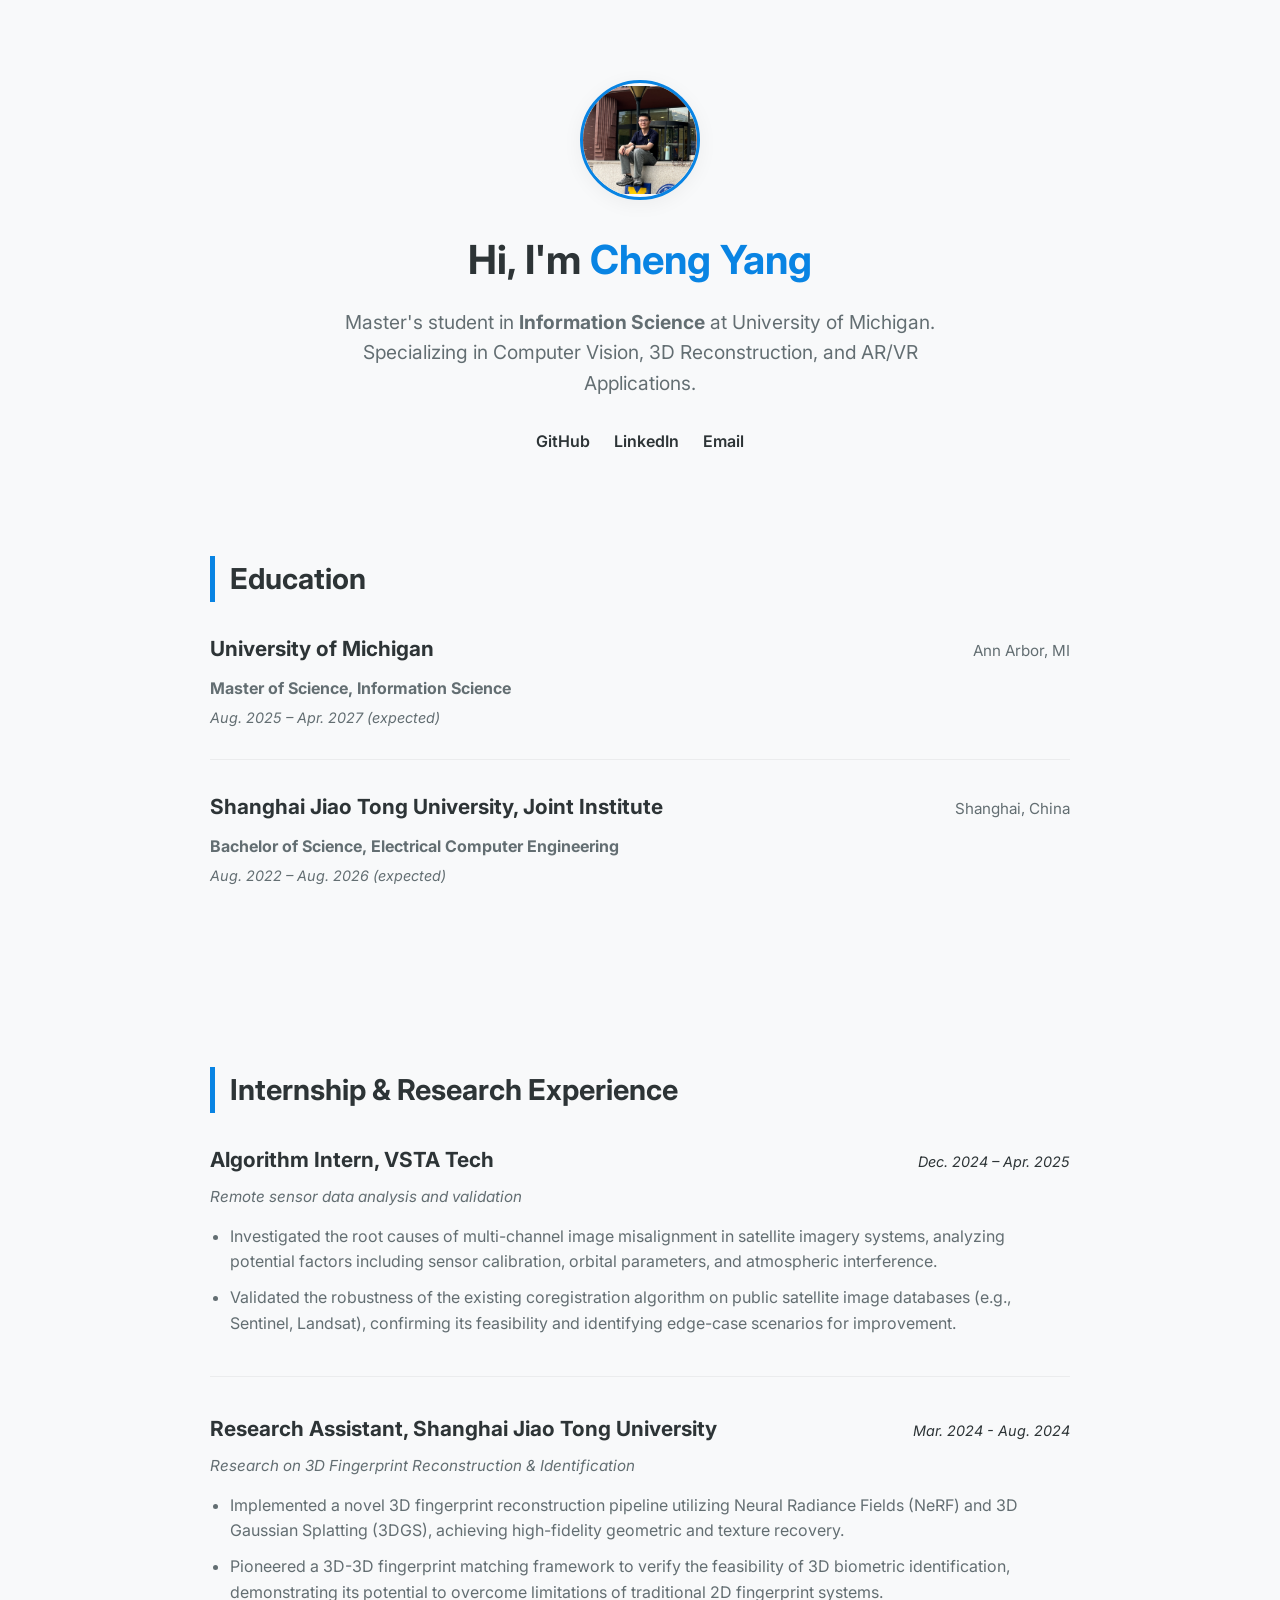
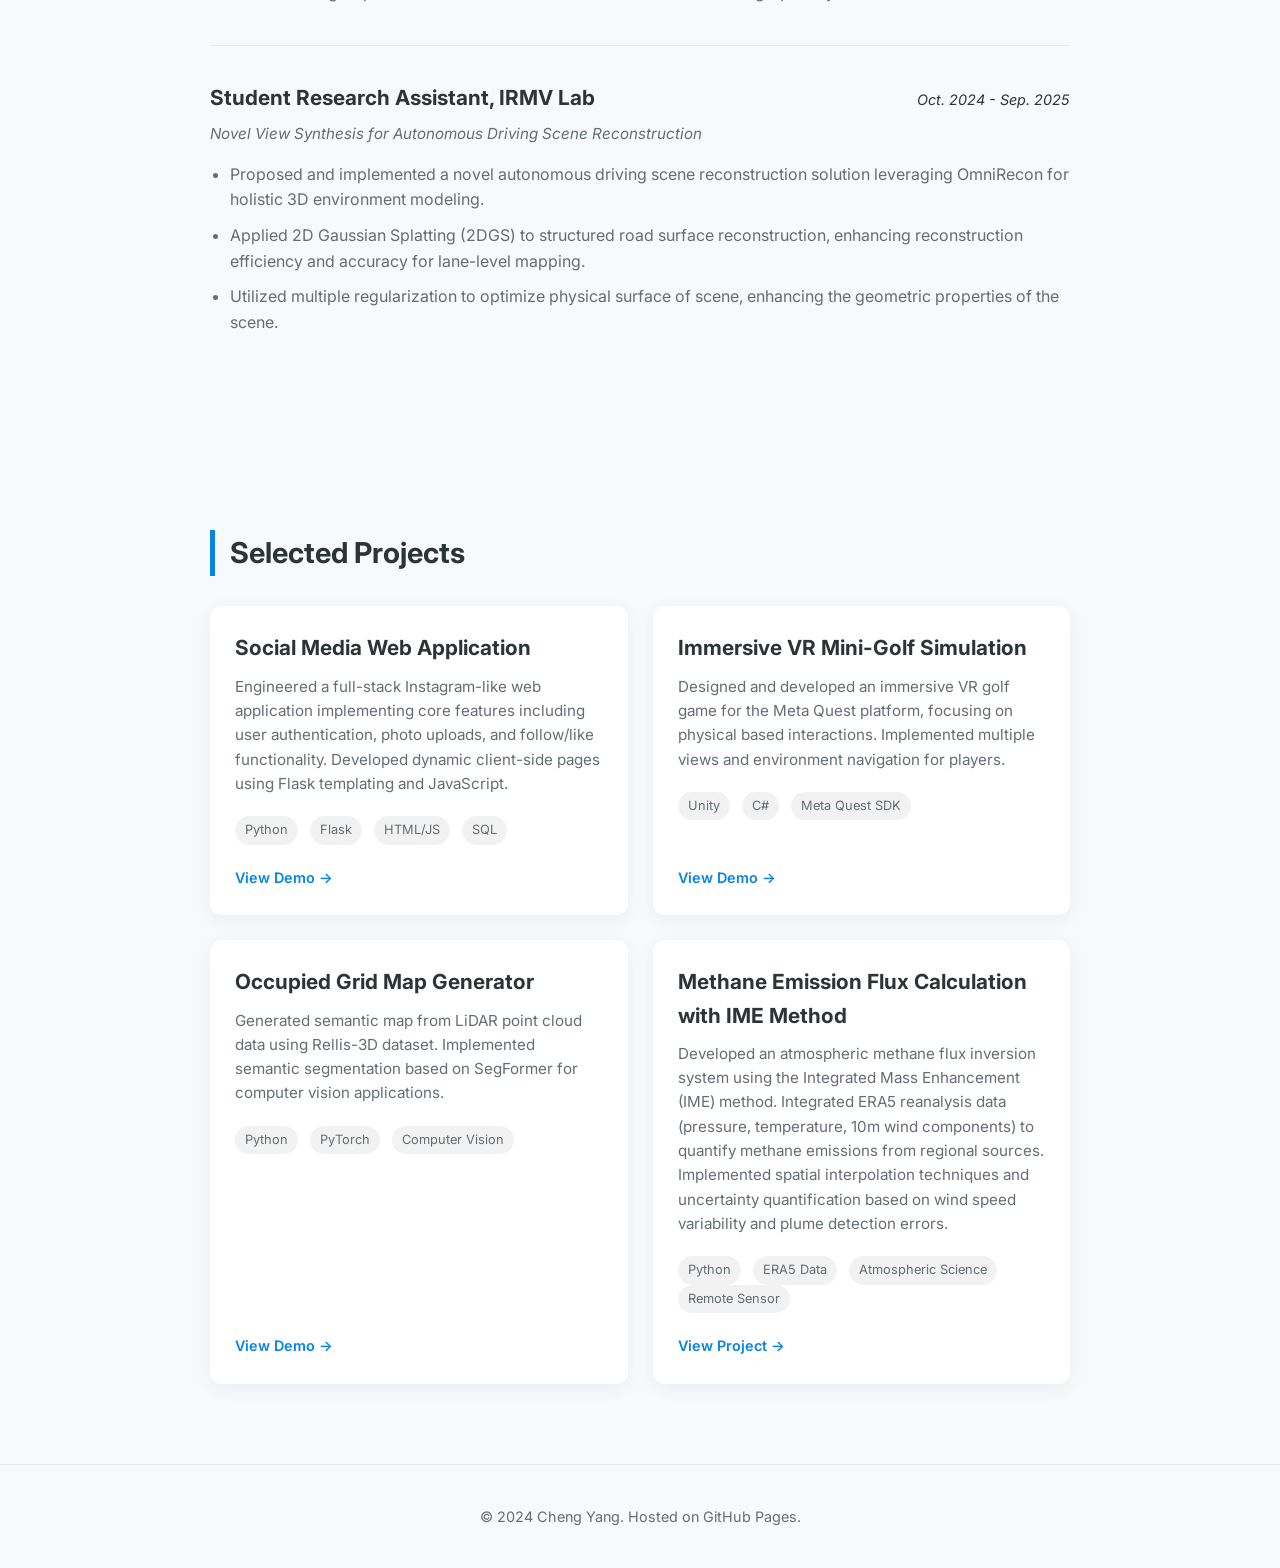
==== index.html @ c1c5f6e5 "fix projects" ====
<!DOCTYPE html>
<html lang="en">
<head>
    <meta charset="UTF-8">
    <meta name="viewport" content="width=device-width, initial-scale=1.0">
    <meta name="description" content="Portfolio of a Full Stack Developer">
    <title>My Portfolio | Developer & Creator</title>
    <link rel="stylesheet" href="style.css">
    <link href="https://fonts.googleapis.com/css2?family=Inter:wght@400;600;700&display=swap" rel="stylesheet">
</head>
<body>

    <header class="hero">
        <div class="container">
            <img src="img/image.png" alt="Profile Picture" class="avatar">
            <h1>Hi, I'm <span class="highlight">Cheng Yang</span> </h1>
            <p class="bio">
                Master's student in <strong>Information Science</strong> at University of Michigan.
                <br>
                Specializing in Computer Vision, 3D Reconstruction, and AR/VR Applications.
            </p>
            <div class="social-links">
                <a href="https://github.com/Lmiryc" target="_blank">GitHub</a>
                <a href="https://www.linkedin.com/in/cheng-yang-77a891385" target="_blank">LinkedIn</a>
                <a href="mailto:yclmir@umich.edu">Email</a>
            </div>
        </div>
    </header>

    <section class="education">
        <div class="container">
            <h2>Education</h2>
            <div class="education-item">
                <div class="edu-header">
                    <h3>University of Michigan</h3>
                    <span class="location">Ann Arbor, MI</span>
                </div>
                <div class="edu-details">
                    <p><strong>Master of Science, Information Science</strong></p>
                    <p class="date">Aug. 2025 – Apr. 2027 (expected)</p>
                </div>
            </div>
            <div class="education-item">
                <div class="edu-header">
                    <h3>Shanghai Jiao Tong University, Joint Institute</h3>
                    <span class="location">Shanghai, China</span>
                </div>
                <div class="edu-details">
                    <p><strong>Bachelor of Science, Electrical Computer Engineering</strong></p>
                    <p class="date">Aug. 2022 – Aug. 2026 (expected)</p>
                </div>
            </div>
        </div>
    </section>

    <section class="experience">
        <div class="container">
            <h2>Internship & Research Experience</h2>
            
            <div class="experience-item">
                <div class="exp-header">
                    <h3>Algorithm Intern, VSTA Tech</h3>
                    <span class="date">Dec. 2024 – Apr. 2025</span>
                </div>
                <p class="subtitle">Remote sensor data analysis and validation </p>
                <ul>
                    <li>Investigated the root causes of multi-channel image misalignment in satellite imagery systems, analyzing potential factors including sensor calibration, orbital parameters, and atmospheric interference.</li>
                    <li>Validated the robustness of the existing coregistration algorithm on public satellite image databases (e.g., Sentinel, Landsat), confirming its feasibility and identifying edge-case scenarios for improvement.</li>
                </ul>
            </div>

            <div class="experience-item">
                <div class="exp-header">
                    <h3>Research Assistant, Shanghai Jiao Tong University</h3>
                    <span class="date">Mar. 2024 - Aug. 2024</span>
                </div>
                <p class="subtitle">Research on 3D Fingerprint Reconstruction & Identification </p>
                <ul>
                    <li>Implemented a novel 3D fingerprint reconstruction pipeline utilizing Neural Radiance Fields (NeRF) and 3D Gaussian Splatting (3DGS), achieving high-fidelity geometric and texture recovery.</li>
                    <li>Pioneered a 3D-3D fingerprint matching framework to verify the feasibility of 3D biometric identification, demonstrating its potential to overcome limitations of traditional 2D fingerprint systems.</li>
                </ul>
            </div>

            <div class="experience-item">
                <div class="exp-header">
                    <h3>Student Research Assistant, IRMV Lab</h3>
                    <span class="date">Oct. 2024 - Sep. 2025</span>
                </div>
                <p class="subtitle">Novel View Synthesis for Autonomous Driving Scene Reconstruction</p>
                <ul>
                    <li>Proposed and implemented a novel autonomous driving scene reconstruction solution leveraging OmniRecon for holistic 3D environment modeling.</li>
                    <li>Applied 2D Gaussian Splatting (2DGS) to structured road surface reconstruction, enhancing reconstruction efficiency and accuracy for lane-level mapping.</li>
                    <li>Utilized multiple regularization to optimize physical surface of scene, enhancing the geometric properties of the scene.</li>
                </ul>
            </div>
        </div>
    </section>

    <section class="projects">
        <div class="container">
            <h2>Selected Projects</h2>
            <div class="project-grid">
                
                <div class="project-card">
                    <div class="card-content">
                        <h3>Social Media Web Application</h3>
                        <p>Engineered a full-stack Instagram-like web application implementing core features including user authentication, photo uploads, and follow/like functionality. Developed dynamic client-side pages using Flask templating and JavaScript.</p>
                        <div class="tags">
                            <span>Python</span>
                            <span>Flask</span>
                            <span>HTML/JS</span>
                            <span>SQL</span>
                        </div>
                    </div>
                    <div class="card-footer">
                        <a href="http://ec2-3-129-23-53.us-east-2.compute.amazonaws.com" class="btn-link">View Demo &rarr;</a>
                    </div>
                </div>

                <div class="project-card">
                    <div class="card-content">
                        <h3>Immersive VR Mini-Golf Simulation</h3>
                        <p>Designed and developed an immersive VR golf game for the Meta Quest platform, focusing on physical based interactions. Implemented multiple views and environment navigation for players.</p>
                        <div class="tags">
                            <span>Unity</span>
                            <span>C#</span>
                            <span>Meta Quest SDK</span>
                        </div>
                    </div>
                    <div class="card-footer">
                        <a href="https://docs.google.com/presentation/d/1ydFZGQSufuiWo41kwWksnqCWUHA-8zW2/edit?usp=share_link&ouid=110331859558280944101&rtpof=true&sd=true" class="btn-link">View Demo &rarr;</a>
                    </div>
                </div>

                <div class="project-card">
                    <div class="card-content">
                        <h3>Occupied Grid Map Generator</h3>
                        <p>Generated semantic map from LiDAR point cloud data using Rellis-3D dataset. Implemented semantic segmentation based on SegFormer for computer vision applications.</p>
                        <div class="tags">
                            <span>Python</span>
                            <span>PyTorch</span>
                            <span>Computer Vision</span>
                        </div>
                    </div>
                    <div class="card-footer">
                        <a href="https://docs.google.com/presentation/d/1FMSWFL8jzmyuXwc9nLog_Xr46szzyhSs/edit?slide=id.p1#slide=id.p1" class="btn-link">View Demo &rarr;</a>
                    </div>
                </div>
                <div class="project-card">
                    <div class="card-content">
                        <h3>Methane Emission Flux Calculation with IME Method</h3>
                        <p>Developed an atmospheric methane flux inversion system using the Integrated Mass Enhancement (IME) method. Integrated ERA5 reanalysis data (pressure, temperature, 10m wind components) to quantify methane emissions from regional sources. Implemented spatial interpolation techniques and uncertainty quantification based on wind speed variability and plume detection errors.</p>
                        <div class="tags">
                            <span>Python</span>
                            <span>ERA5 Data</span>
                            <span>Atmospheric Science</span>
                            <span>Remote Sensor</span>
                        </div>
                    </div>
                    <div class="card-footer">
                        <a href="https://github.com/Lmiryc/Methane_Calc" class="btn-link">View Project &rarr;</a>
                    </div>
                </div>

            </div>
        </div>
    </section>

    <footer>
        <div class="container">
            <p>&copy; 2024 Cheng Yang. Hosted on GitHub Pages.</p>
        </div>
    </footer>

</body>
</html>
---- style.css ----
/* --- 1. Variables & Reset --- */
:root {
    --bg-color: #f8f9fa;        /* Light background */
    --card-bg: #ffffff;         /* Card background */
    --text-main: #2d3436;       /* Main text color */
    --text-secondary: #636e72;  /* Secondary text color */
    --accent-color: #0984e3;    /* Main Accent (Links/Buttons) */
    --accent-hover: #74b9ff;    /* Hover State */
    --shadow: 0 4px 20px rgba(0, 0, 0, 0.05);
}

/* Dark Mode Support */
@media (prefers-color-scheme: dark) {
    :root {
        --bg-color: #1a1a1a;
        --card-bg: #2d2d2d;
        --text-main: #f1f1f1;
        --text-secondary: #a0a0a0;
        --accent-color: #74b9ff;
        --shadow: 0 4px 20px rgba(0, 0, 0, 0.3);
    }
}

* {
    margin: 0;
    padding: 0;
    box-sizing: border-box;
}

body {
    font-family: 'Inter', -apple-system, BlinkMacSystemFont, "Segoe UI", Roboto, sans-serif;
    background-color: var(--bg-color);
    color: var(--text-main);
    line-height: 1.6;
}

.container {
    max-width: 900px;
    margin: 0 auto;
    padding: 0 20px;
}

a { text-decoration: none; color: inherit; transition: 0.3s; }

/* --- 2. Hero Section --- */
.hero {
    text-align: center;
    padding: 80px 0 60px;
}

.avatar {
    width: 120px;
    height: 120px;
    border-radius: 50%;
    object-fit: contain;
    margin-bottom: 20px;
    border: 3px solid var(--accent-color);
    box-shadow: var(--shadow);
}

.hero h1 {
    font-size: 2.5rem;
    margin-bottom: 15px;
}

.highlight {
    color: var(--accent-color);
}

.bio {
    font-size: 1.2rem;
    color: var(--text-secondary);
    max-width: 600px;
    margin: 0 auto 30px;
}

.social-links a {
    display: inline-block;
    margin: 0 10px;
    font-weight: 600;
    color: var(--text-main);
    border-bottom: 2px solid transparent;
}

.social-links a:hover {
    color: var(--accent-color);
    border-bottom-color: var(--accent-color);
}

/* --- 3. Projects Section --- */
.projects, .education, .honors, .experience {
    padding: 40px 0 80px;
}

.projects h2, .education h2, .honors h2, .experience h2 {
    margin-bottom: 30px;
    font-size: 1.8rem;
    border-left: 5px solid var(--accent-color);
    padding-left: 15px;
}

/* Education Section */
.education-item {
    margin-bottom: 30px;
    padding-bottom: 25px;
    border-bottom: 1px solid rgba(0,0,0,0.05);
}

.education-item:last-child {
    border-bottom: none;
}

.edu-header {
    display: flex;
    justify-content: space-between;
    align-items: baseline;
    margin-bottom: 10px;
    flex-wrap: wrap;
}

.edu-header h3 {
    font-size: 1.3rem;
    color: var(--text-main);
}

.location {
    color: var(--text-secondary);
    font-size: 0.95rem;
}

.edu-details p {
    margin: 5px 0;
    color: var(--text-secondary);
}

.date {
    font-size: 0.9rem;
    font-style: italic;
}

/* Honors Section */
.honor-item {
    margin-bottom: 25px;
    padding-bottom: 20px;
    border-bottom: 1px solid rgba(0,0,0,0.05);
}

.honor-item:last-child {
    border-bottom: none;
}

.honor-item h3 {
    font-size: 1.2rem;
    margin-bottom: 8px;
}

.honor-item p {
    color: var(--text-secondary);
    margin: 5px 0;
}

/* Experience Section */
.experience-item {
    margin-bottom: 35px;
    padding-bottom: 30px;
    border-bottom: 1px solid rgba(0,0,0,0.05);
}

.experience-item:last-child {
    border-bottom: none;
}

.exp-header {
    display: flex;
    justify-content: space-between;
    align-items: baseline;
    margin-bottom: 8px;
    flex-wrap: wrap;
}

.exp-header h3 {
    font-size: 1.3rem;
    color: var(--text-main);
}

.subtitle {
    color: var(--text-secondary);
    font-size: 0.95rem;
    margin-bottom: 15px;
    font-style: italic;
}

.experience-item ul {
    margin-left: 20px;
    color: var(--text-secondary);
}

.experience-item li {
    margin-bottom: 10px;
    line-height: 1.6;
}

@media (prefers-color-scheme: dark) {
    .education-item, .honor-item, .experience-item {
        border-bottom-color: rgba(255,255,255,0.1);
    }
}

/* Projects Section */
/* Projects Section */
.projects {
    padding: 40px 0 80px;
}

.projects h2 {
    margin-bottom: 30px;
    font-size: 1.8rem;
    border-left: 5px solid var(--accent-color);
    padding-left: 15px;
}

/* Responsive Grid */
.project-grid {
    display: grid;
    grid-template-columns: repeat(auto-fit, minmax(280px, 1fr));
    gap: 25px;
}

.project-card {
    background: var(--card-bg);
    border-radius: 12px;
    padding: 25px;
    box-shadow: var(--shadow);
    transition: transform 0.3s ease;
    display: flex;
    flex-direction: column;
    justify-content: space-between;
}

.project-card:hover {
    transform: translateY(-5px);
}

.project-card h3 {
    margin-bottom: 10px;
    font-size: 1.3rem;
}

.project-card p {
    color: var(--text-secondary);
    font-size: 0.95rem;
    margin-bottom: 20px;
}

/* Tags Styling */
.tags {
    margin-bottom: 20px;
}

.tags span {
    display: inline-block;
    background: rgba(0, 0, 0, 0.05);
    padding: 4px 10px;
    border-radius: 20px;
    font-size: 0.8rem;
    margin-right: 8px;
    color: var(--text-secondary);
}

@media (prefers-color-scheme: dark) {
    .tags span { background: rgba(255, 255, 255, 0.1); }
}

.btn-link {
    font-weight: 600;
    color: var(--accent-color);
    font-size: 0.9rem;
}

.btn-link:hover {
    color: var(--accent-hover);
}

/* --- 4. Footer --- */
footer {
    text-align: center;
    padding: 40px 0;
    color: var(--text-secondary);
    font-size: 0.9rem;
    border-top: 1px solid rgba(0,0,0,0.05);
}
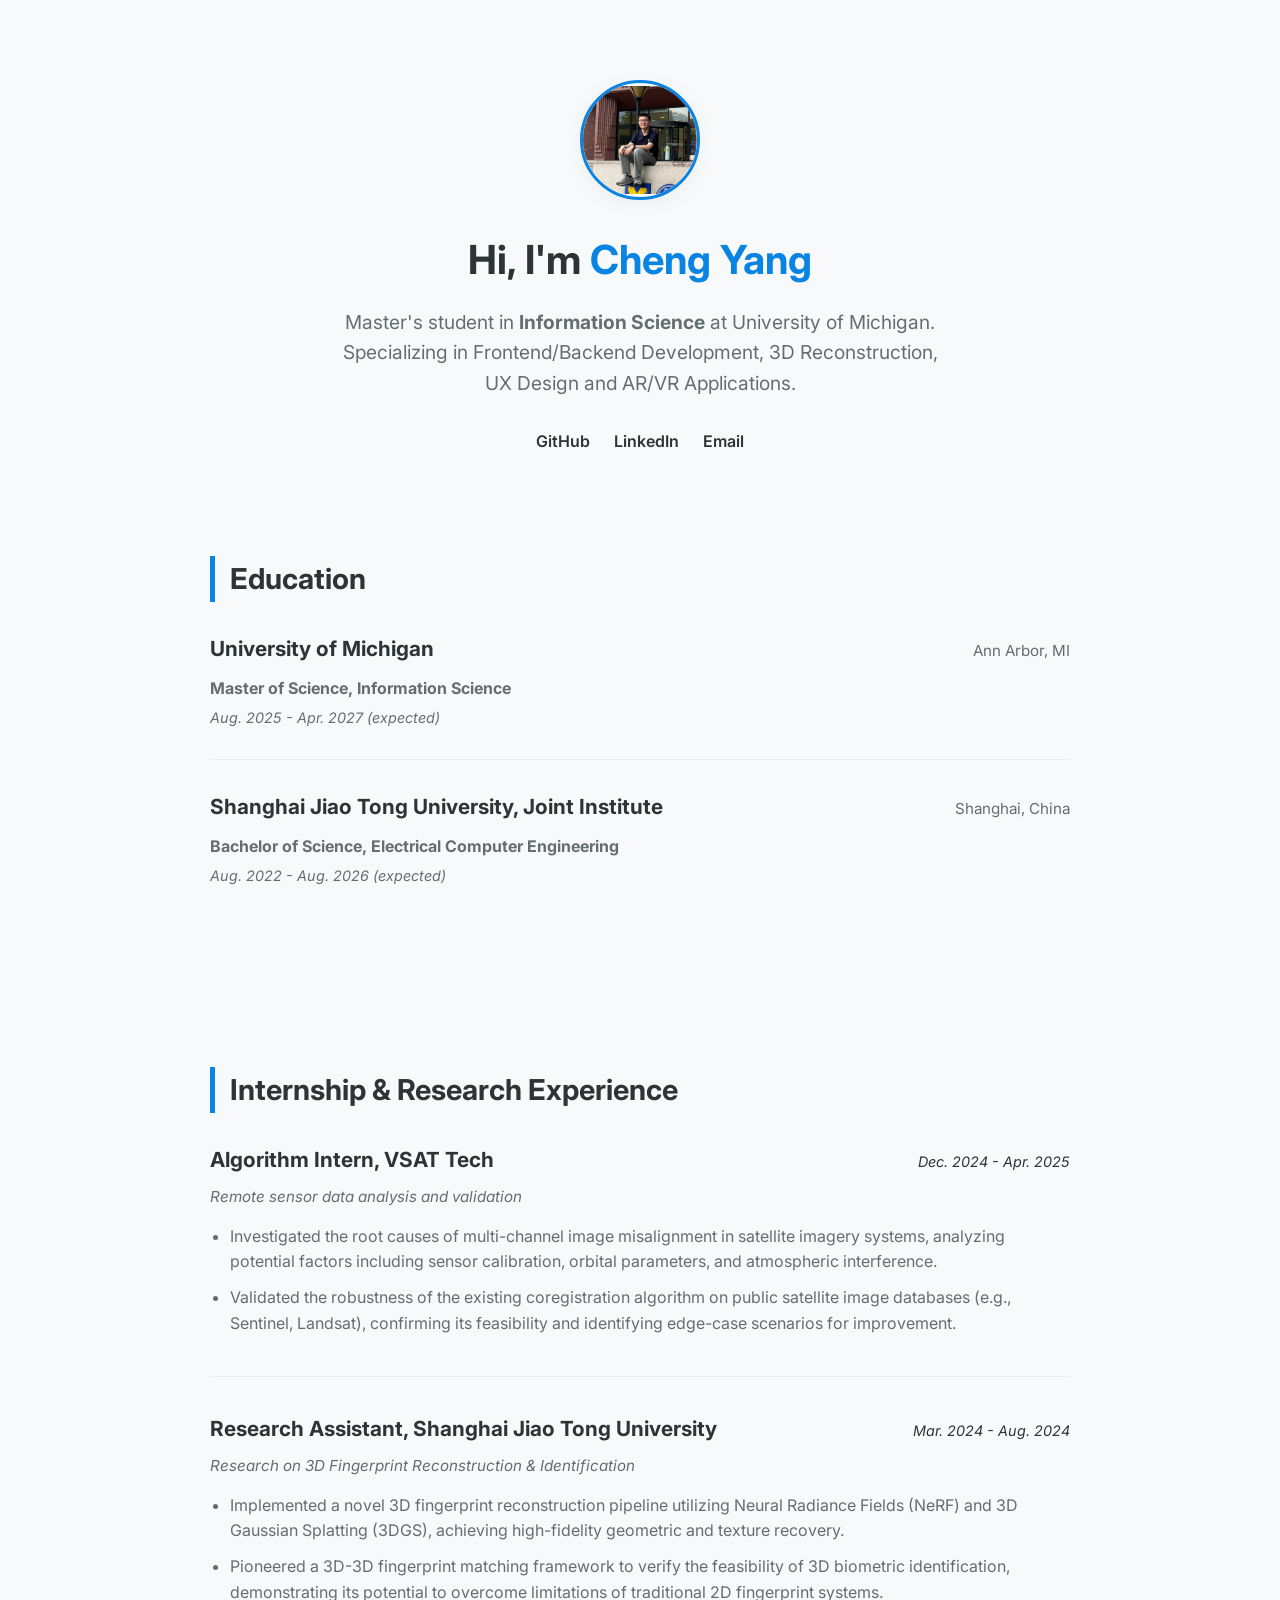
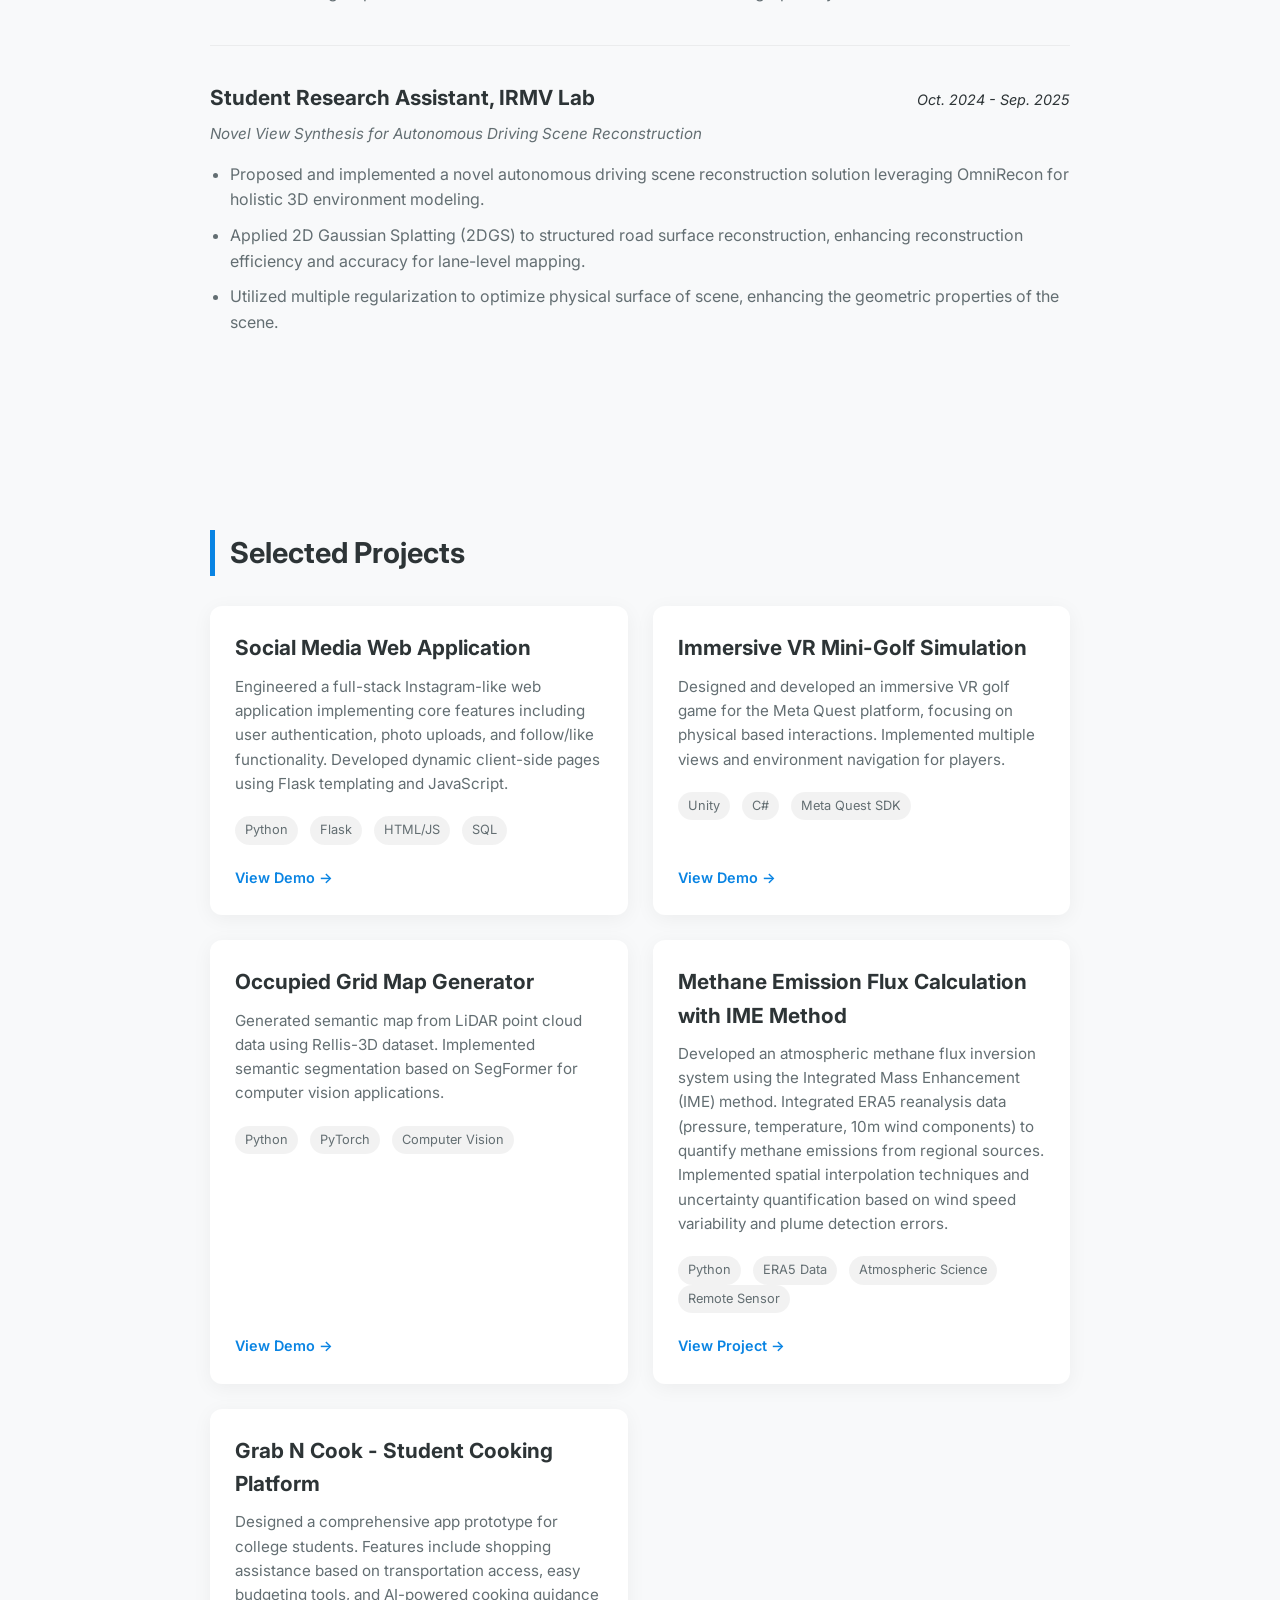
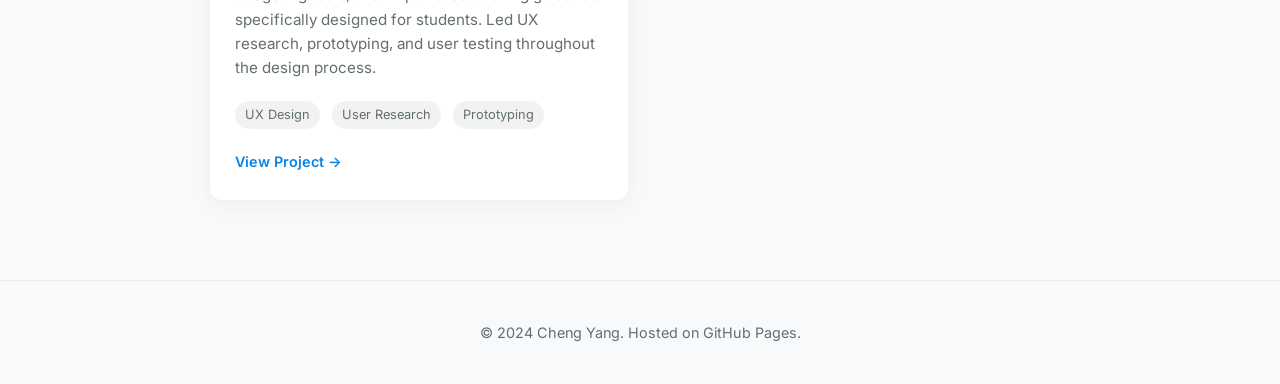
==== commit d4e51252: "add web" ====
--- a/index.html
+++ b/index.html
@@ -17,7 +17,7 @@
             <p class="bio">
                 Master's student in <strong>Information Science</strong> at University of Michigan.
                 <br>
-                Specializing in Computer Vision, 3D Reconstruction, and AR/VR Applications.
+                Specializing in Frontend/Backend Development, 3D Reconstruction, UX Design and AR/VR Applications.
             </p>
             <div class="social-links">
                 <a href="https://github.com/Lmiryc" target="_blank">GitHub</a>
@@ -37,7 +37,7 @@
                 </div>
                 <div class="edu-details">
                     <p><strong>Master of Science, Information Science</strong></p>
-                    <p class="date">Aug. 2025 – Apr. 2027 (expected)</p>
+                    <p class="date">Aug. 2025 - Apr. 2027 (expected)</p>
                 </div>
             </div>
             <div class="education-item">
@@ -47,7 +47,7 @@
                 </div>
                 <div class="edu-details">
                     <p><strong>Bachelor of Science, Electrical Computer Engineering</strong></p>
-                    <p class="date">Aug. 2022 – Aug. 2026 (expected)</p>
+                    <p class="date">Aug. 2022 - Aug. 2026 (expected)</p>
                 </div>
             </div>
         </div>
@@ -59,8 +59,8 @@
             
             <div class="experience-item">
                 <div class="exp-header">
-                    <h3>Algorithm Intern, VSTA Tech</h3>
-                    <span class="date">Dec. 2024 – Apr. 2025</span>
+                    <h3>Algorithm Intern, VSAT Tech</h3>
+                    <span class="date">Dec. 2024 - Apr. 2025</span>
                 </div>
                 <p class="subtitle">Remote sensor data analysis and validation </p>
                 <ul>
@@ -128,7 +128,7 @@
                         </div>
                     </div>
                     <div class="card-footer">
-                        <a href="https://docs.google.com/presentation/d/1ydFZGQSufuiWo41kwWksnqCWUHA-8zW2/edit?usp=share_link&ouid=110331859558280944101&rtpof=true&sd=true" class="btn-link">View Demo &rarr;</a>
+                        <a href="https://docs.google.com/presentation/d/1ydFZGQSufuiWo41kwWksnqCWUHA-8zW2/edit?usp=sharing&ouid=110331859558280944101&rtpof=true&sd=true" class="btn-link">View Demo &rarr;</a>
                     </div>
                 </div>
 
@@ -162,6 +162,21 @@
                     </div>
                 </div>
 
+                <div class="project-card">
+                    <div class="card-content">
+                        <h3>Grab N Cook - Student Cooking Platform</h3>
+                        <p>Designed a comprehensive app prototype for college students. Features include shopping assistance based on transportation access, easy budgeting tools, and AI-powered cooking guidance specifically designed for students. Led UX research, prototyping, and user testing throughout the design process.</p>
+                        <div class="tags">
+                            <span>UX Design</span>
+                            <span>User Research</span>
+                            <span>Prototyping</span>
+                        </div>
+                    </div>
+                    <div class="card-footer">
+                        <a href="https://sites.google.com/umich.edu/grab-n-cook/team-contribution-report?authuser=0" class="btn-link">View Project &rarr;</a>
+                    </div>
+                </div>
+
             </div>
         </div>
     </section>
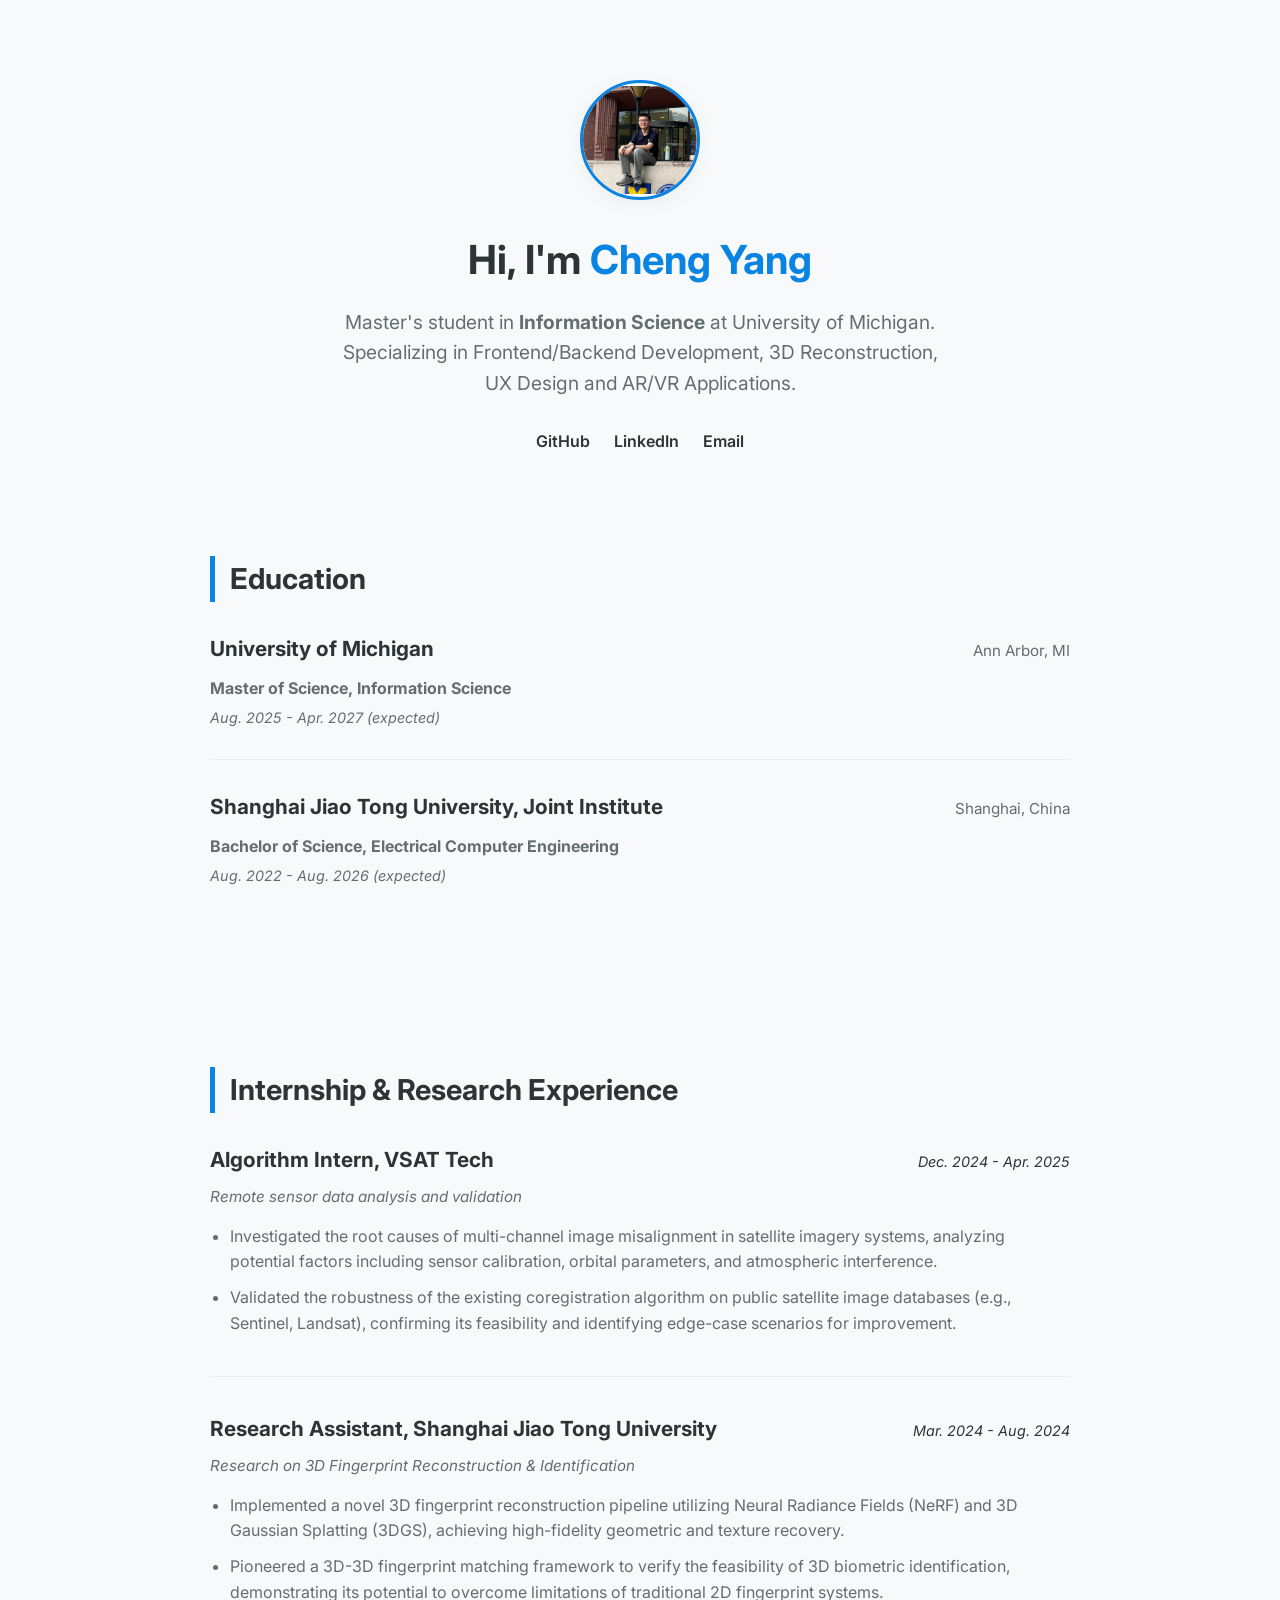
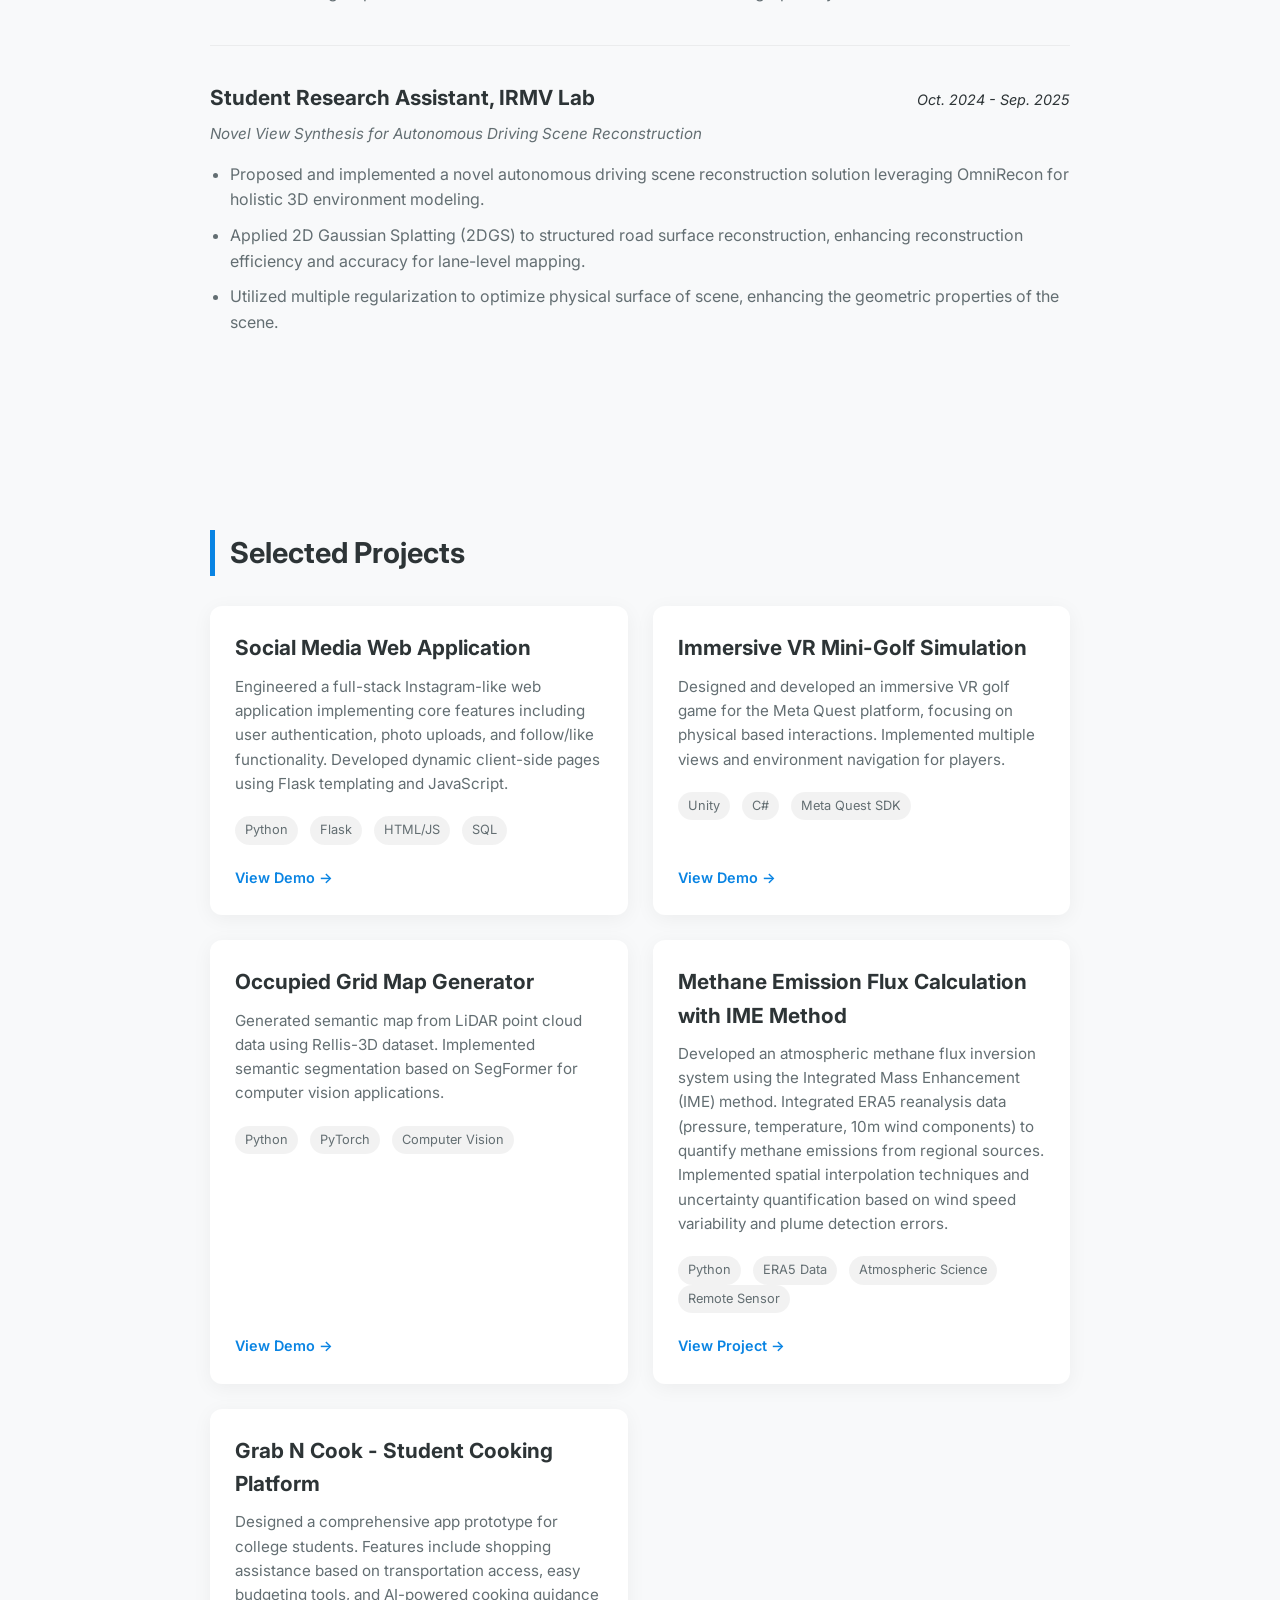
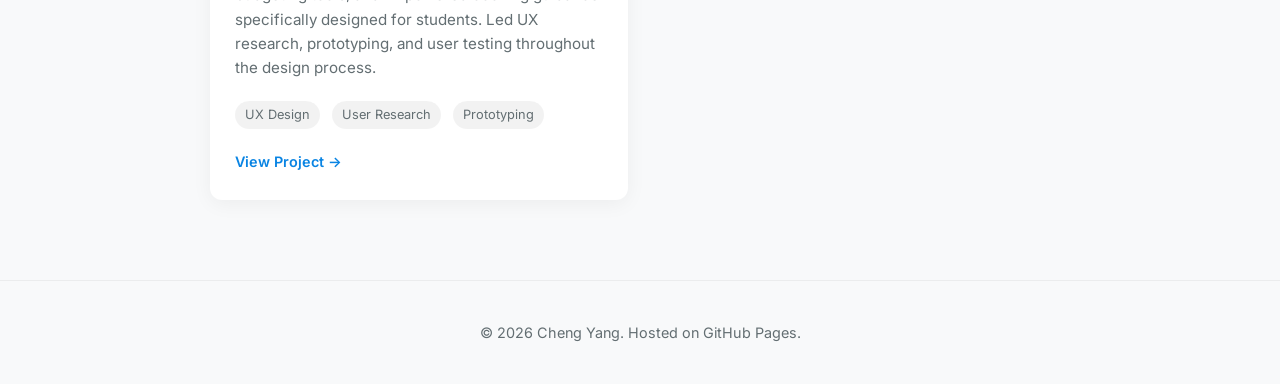
==== commit 46c236c8: "footer" ====
--- a/index.html
+++ b/index.html
@@ -183,7 +183,7 @@
 
     <footer>
         <div class="container">
-            <p>&copy; 2024 Cheng Yang. Hosted on GitHub Pages.</p>
+            <p>&copy; 2026 Cheng Yang. Hosted on GitHub Pages.</p>
         </div>
     </footer>
 
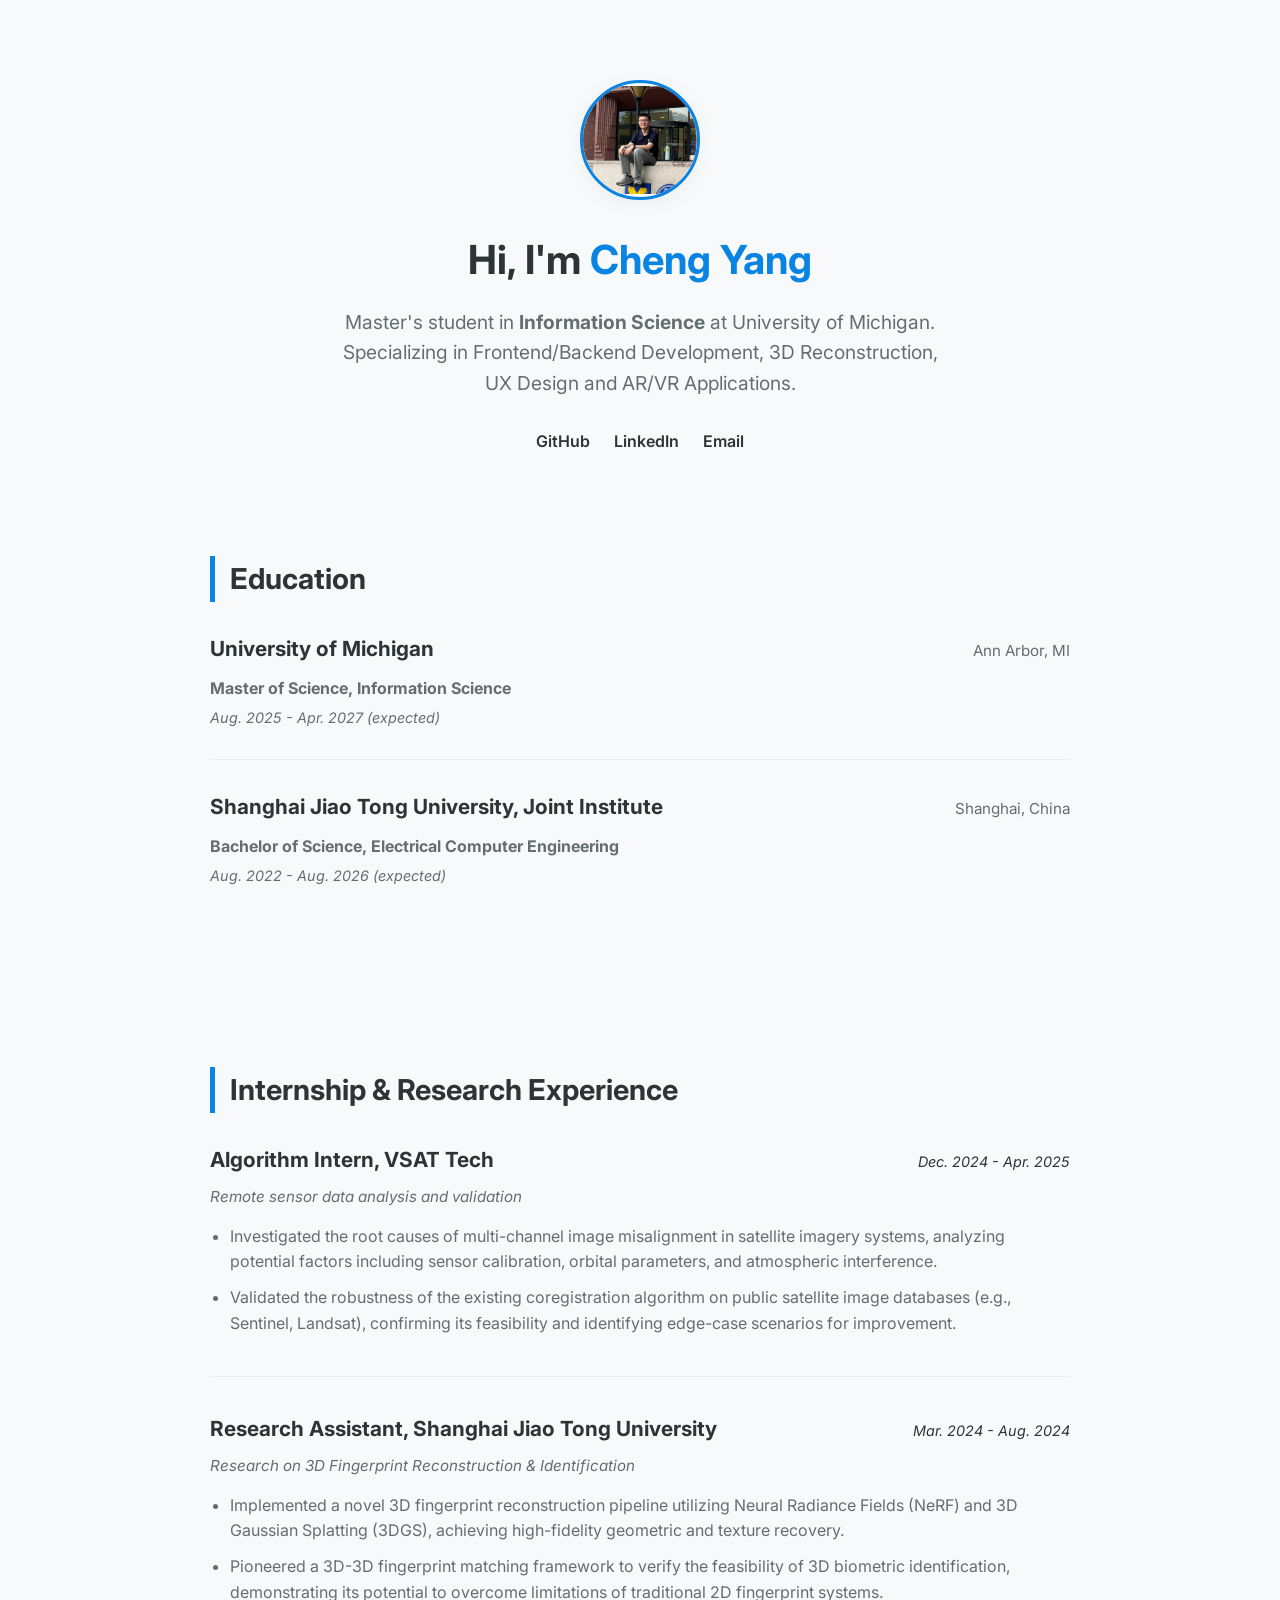
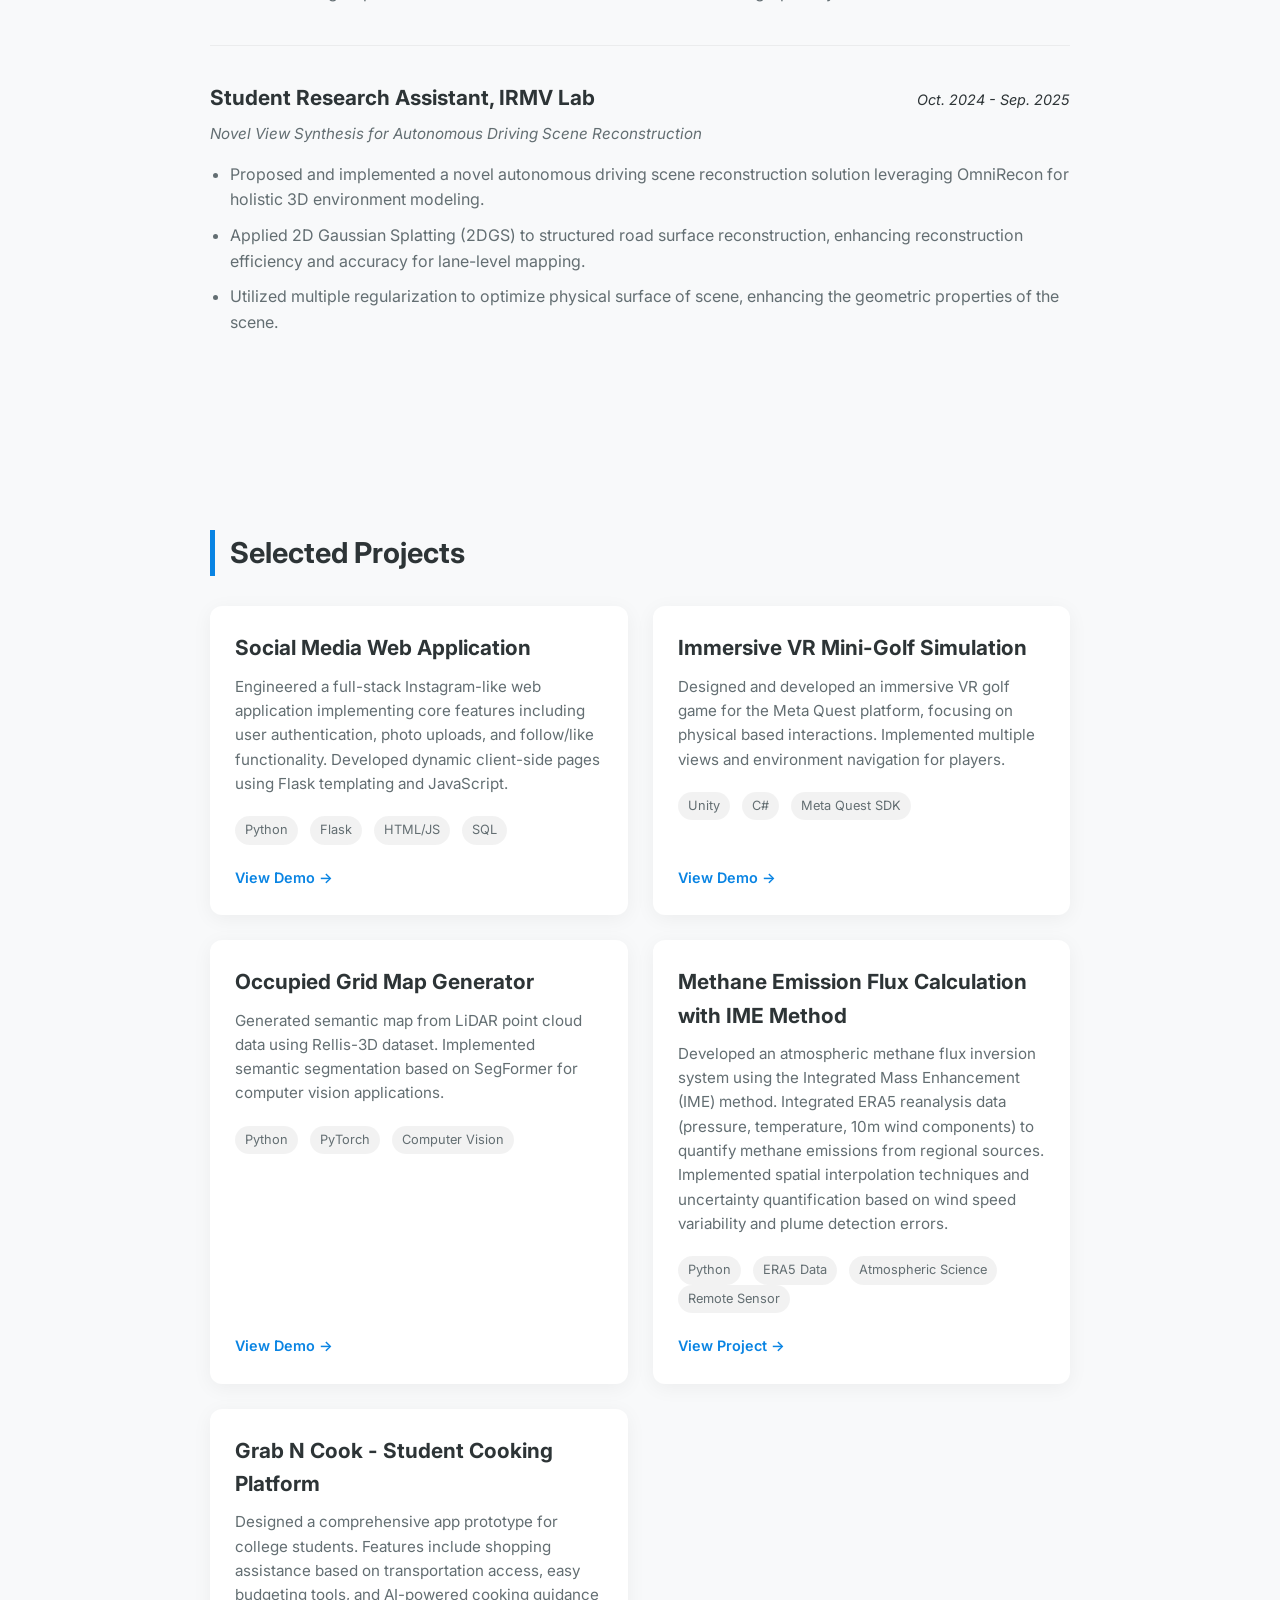
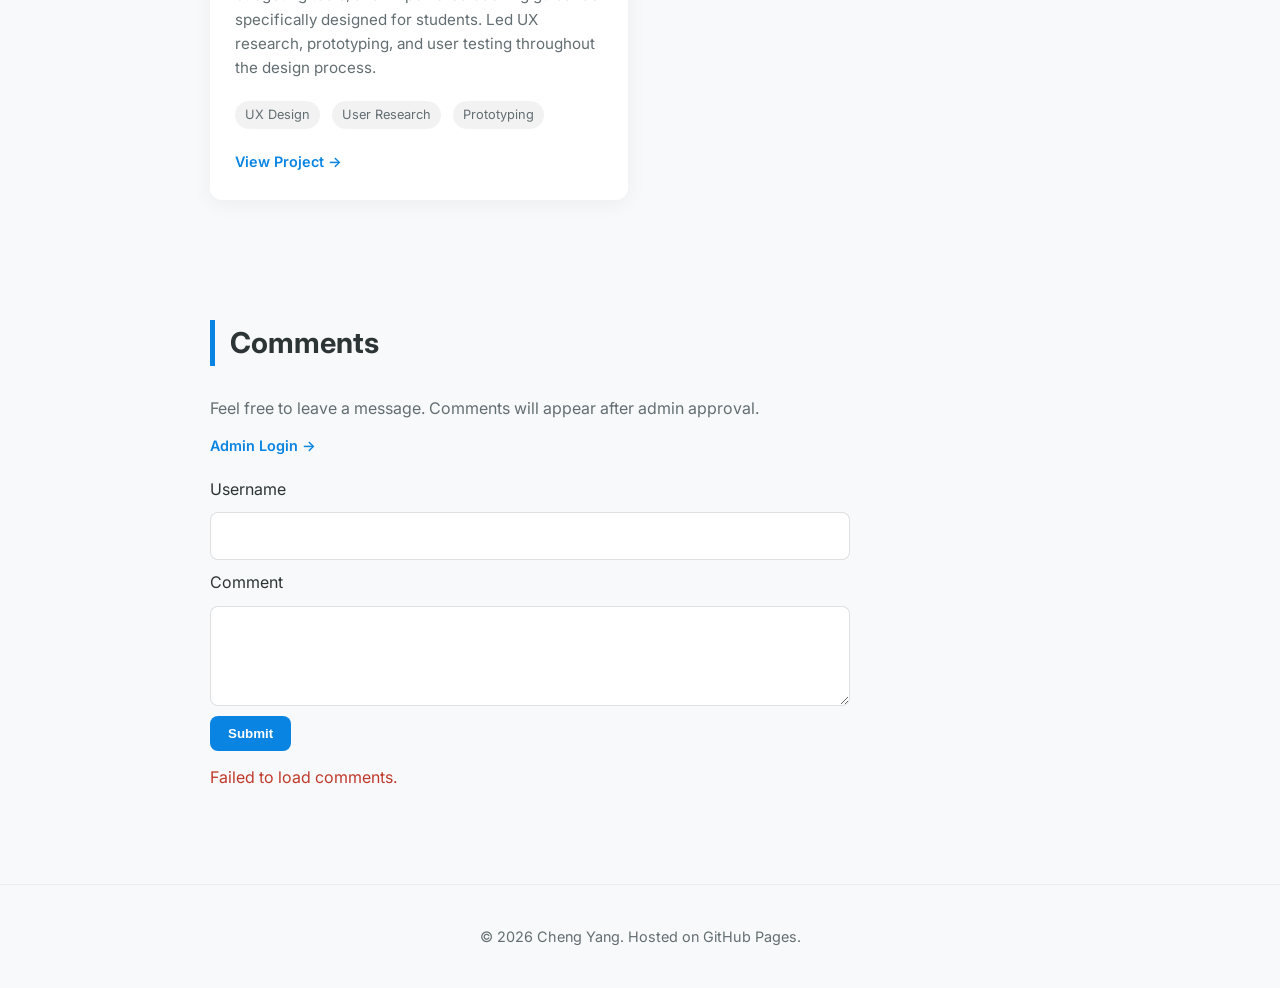
==== commit b5d672ed: "add comment area" ====
--- a/index.html
+++ b/index.html
@@ -173,11 +173,32 @@
                         </div>
                     </div>
                     <div class="card-footer">
-                        <a href="https://sites.google.com/umich.edu/grab-n-cook/team-contribution-report?authuser=0" class="btn-link">View Project &rarr;</a>
-                    </div>
-                </div>
-
-            </div>
+                        <a href="https://sites.google.com/umich.edu/grab-n-cook/case-study-grab-n-cook" class="btn-link">View Project &rarr;</a>
+                    </div>
+                </div>
+
+            </div>
+        </div>
+    </section>
+
+    <section class="comments-section">
+        <div class="container">
+            <h2>Comments</h2>
+            <p class="comments-intro">Feel free to leave a message. Comments will appear after admin approval.</p>
+            <p><a class="btn-link" href="admin.html">Admin Login &rarr;</a></p>
+
+            <form id="commentForm" class="comment-form">
+                <label for="username">Username</label>
+                <input id="username" name="username" required>
+
+                <label for="comment">Comment</label>
+                <textarea id="comment" name="comment" required></textarea>
+
+                <button type="submit" class="comment-submit">Submit</button>
+            </form>
+
+            <div id="status" class="comment-status"></div>
+            <ul id="commentList" class="comment-list"></ul>
         </div>
     </section>
 
@@ -187,5 +208,6 @@
         </div>
     </footer>
 
+    <script src="comments.js"></script>
 </body>
 </html>
--- a/style.css
+++ b/style.css
@@ -88,11 +88,11 @@
 }
 
 /* --- 3. Projects Section --- */
-.projects, .education, .honors, .experience {
+.projects, .education, .honors, .experience, .comments-section {
     padding: 40px 0 80px;
 }
 
-.projects h2, .education h2, .honors h2, .experience h2 {
+.projects h2, .education h2, .honors h2, .experience h2, .comments-section h2 {
     margin-bottom: 30px;
     font-size: 1.8rem;
     border-left: 5px solid var(--accent-color);
@@ -281,6 +281,195 @@
     color: var(--accent-hover);
 }
 
+/* Comments Section */
+.comments-intro {
+    color: var(--text-secondary);
+    margin-bottom: 12px;
+}
+
+.comment-form {
+    margin-top: 18px;
+    display: grid;
+    gap: 10px;
+    max-width: 640px;
+}
+
+.comment-form input,
+.comment-form textarea {
+    width: 100%;
+    padding: 10px 12px;
+    border-radius: 8px;
+    border: 1px solid rgba(0, 0, 0, 0.12);
+    background: var(--card-bg);
+    color: var(--text-main);
+    font: inherit;
+}
+
+.comment-form textarea {
+    min-height: 100px;
+    resize: vertical;
+}
+
+.comment-submit {
+    width: fit-content;
+    padding: 10px 18px;
+    border: none;
+    border-radius: 8px;
+    background: var(--accent-color);
+    color: #fff;
+    font-weight: 600;
+    cursor: pointer;
+}
+
+.comment-submit:hover {
+    background: var(--accent-hover);
+}
+
+.comment-status {
+    min-height: 22px;
+    margin: 14px 0;
+}
+
+.comment-list {
+    list-style: none;
+    padding: 0;
+    max-width: 760px;
+}
+
+.comment-list li {
+    background: var(--card-bg);
+    border: 1px solid rgba(0, 0, 0, 0.08);
+    border-radius: 10px;
+    padding: 14px;
+    margin-bottom: 12px;
+    box-shadow: var(--shadow);
+}
+
+.comment-meta {
+    color: var(--text-secondary);
+    font-size: 0.86rem;
+    margin-top: 6px;
+}
+
+@media (prefers-color-scheme: dark) {
+    .comment-form input,
+    .comment-form textarea {
+        border-color: rgba(255, 255, 255, 0.2);
+    }
+
+    .comment-list li {
+        border-color: rgba(255, 255, 255, 0.12);
+    }
+}
+
+/* Admin Page */
+.admin-page {
+    padding: 50px 0 80px;
+}
+
+.admin-panel {
+    background: var(--card-bg);
+    border-radius: 12px;
+    box-shadow: var(--shadow);
+    padding: 24px;
+}
+
+.admin-panel h1 {
+    margin-bottom: 8px;
+}
+
+.admin-panel p {
+    color: var(--text-secondary);
+    margin-bottom: 14px;
+}
+
+.admin-form {
+    display: grid;
+    gap: 10px;
+    margin-bottom: 16px;
+}
+
+.admin-row {
+    display: grid;
+    grid-template-columns: 1fr 1fr;
+    gap: 10px;
+}
+
+.admin-form input,
+.admin-btn,
+.admin-action-btn {
+    font: inherit;
+    border-radius: 8px;
+}
+
+.admin-form input {
+    width: 100%;
+    padding: 10px 12px;
+    border: 1px solid rgba(0, 0, 0, 0.12);
+    background: var(--card-bg);
+    color: var(--text-main);
+}
+
+.admin-btn {
+    border: none;
+    background: var(--accent-color);
+    color: #fff;
+    padding: 10px 14px;
+    cursor: pointer;
+    font-weight: 600;
+}
+
+.admin-toolbar {
+    display: flex;
+    flex-wrap: wrap;
+    gap: 8px;
+    margin-bottom: 10px;
+}
+
+.admin-status {
+    min-height: 22px;
+    margin: 8px 0 16px;
+}
+
+.admin-list {
+    list-style: none;
+    padding: 0;
+}
+
+.admin-list li {
+    border: 1px solid rgba(0, 0, 0, 0.08);
+    border-radius: 10px;
+    padding: 12px;
+    margin-bottom: 10px;
+}
+
+.admin-actions {
+    display: flex;
+    gap: 8px;
+    margin-top: 10px;
+}
+
+.admin-action-btn {
+    border: none;
+    padding: 8px 12px;
+    cursor: pointer;
+    background: var(--accent-color);
+    color: #fff;
+}
+
+@media (max-width: 700px) {
+    .admin-row {
+        grid-template-columns: 1fr;
+    }
+}
+
+@media (prefers-color-scheme: dark) {
+    .admin-form input,
+    .admin-list li {
+        border-color: rgba(255, 255, 255, 0.14);
+    }
+}
+
 /* --- 4. Footer --- */
 footer {
     text-align: center;
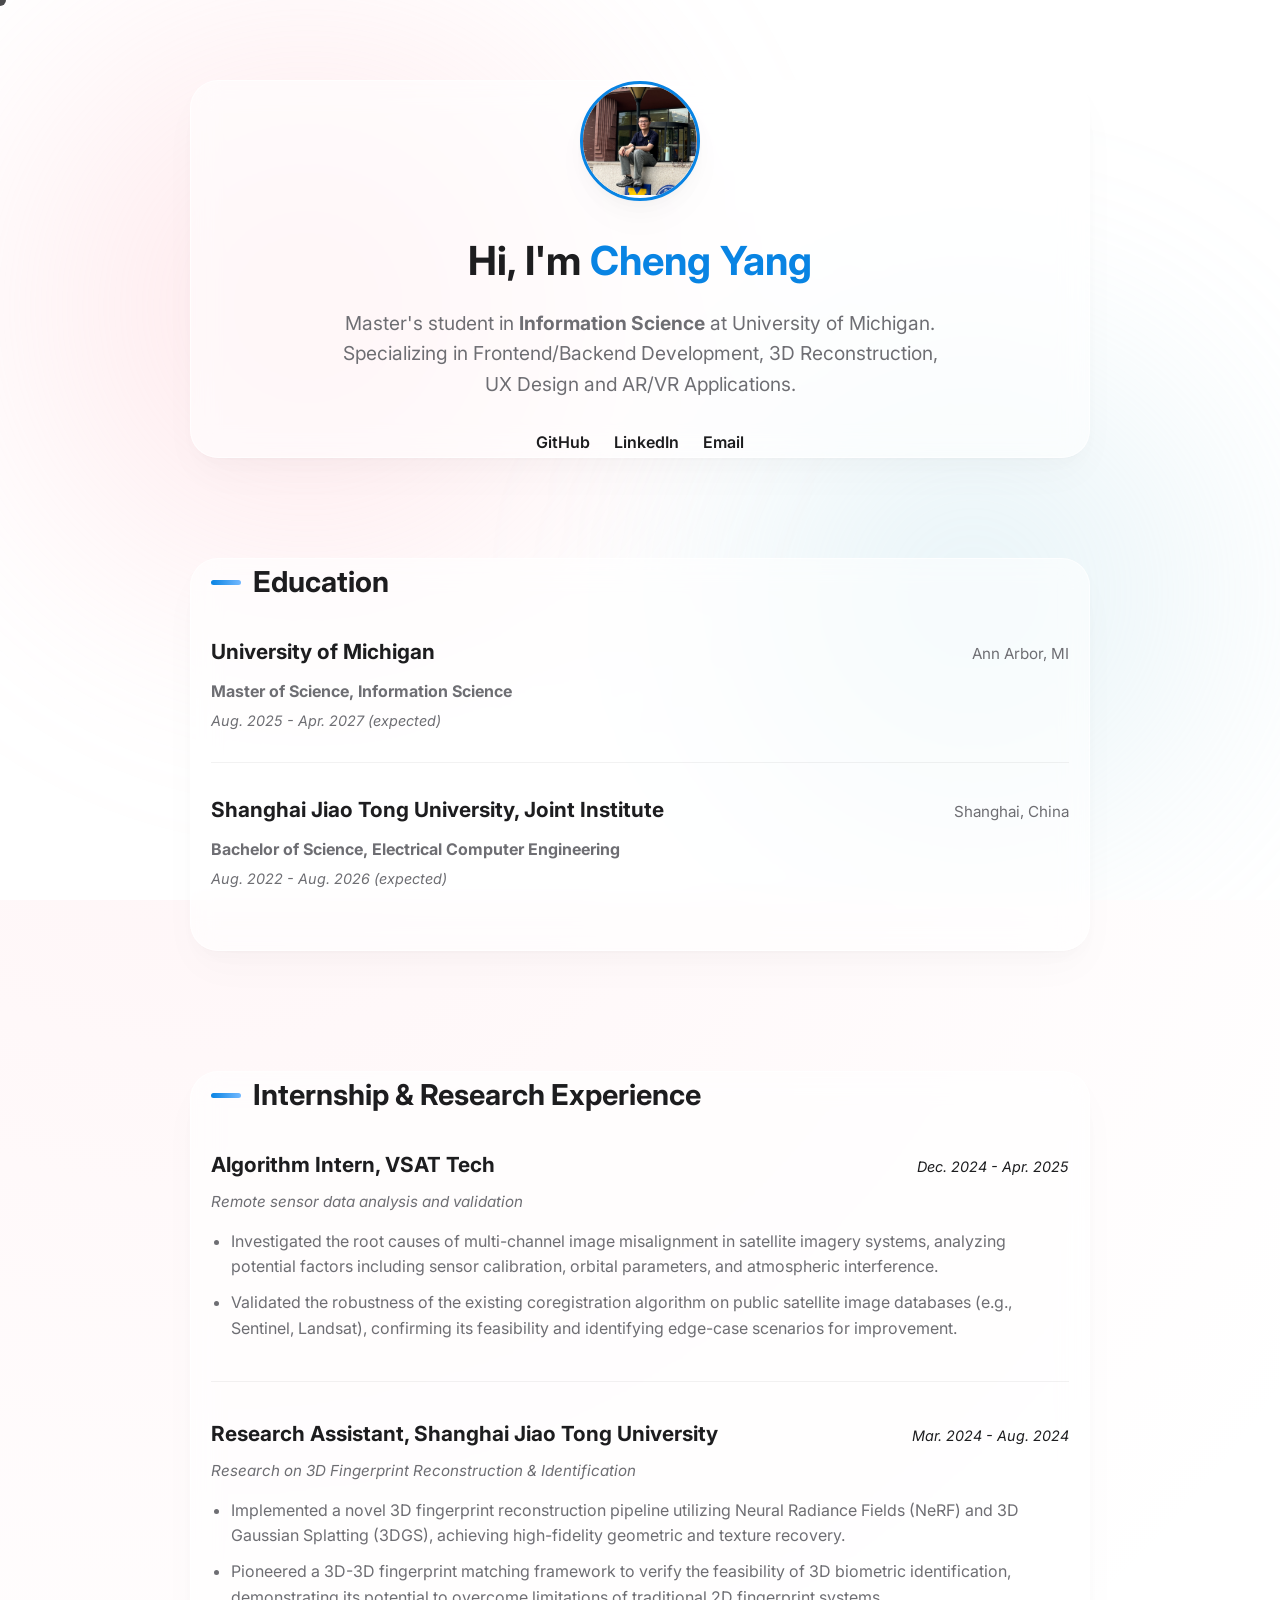
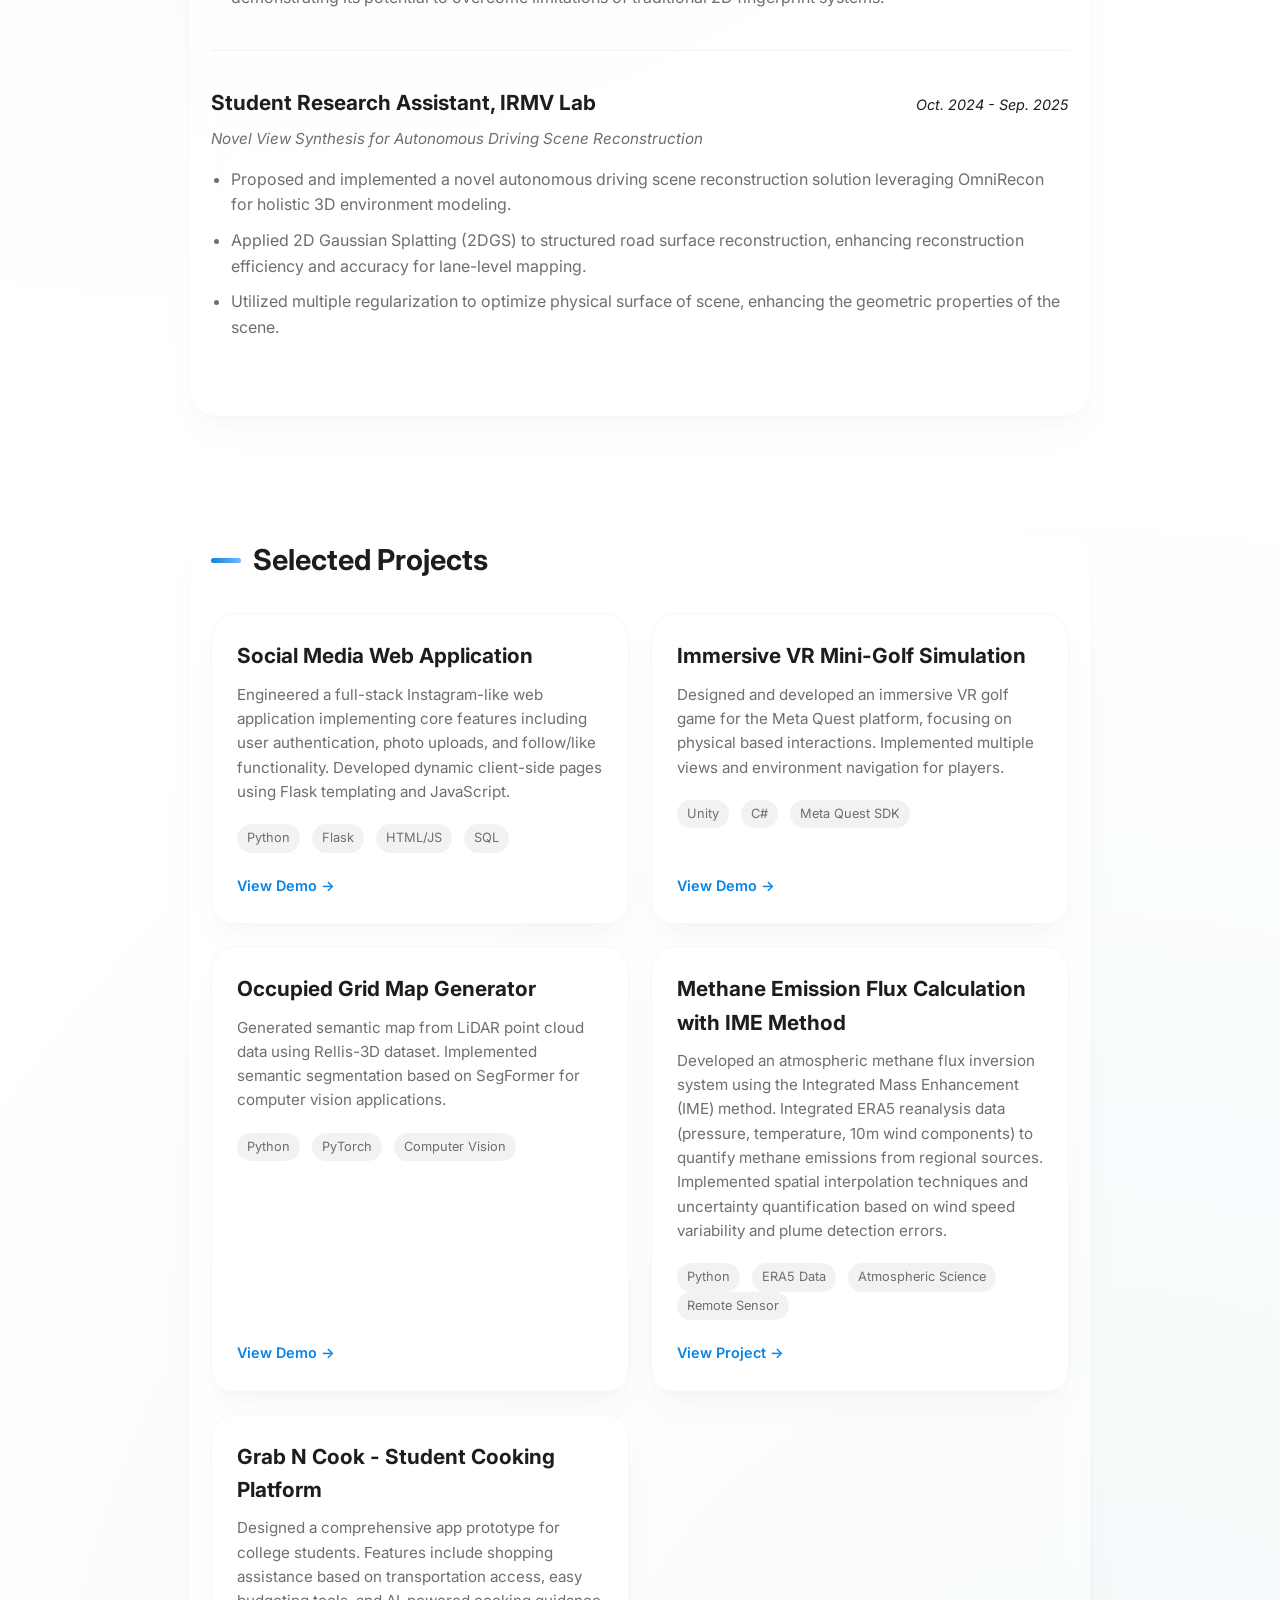
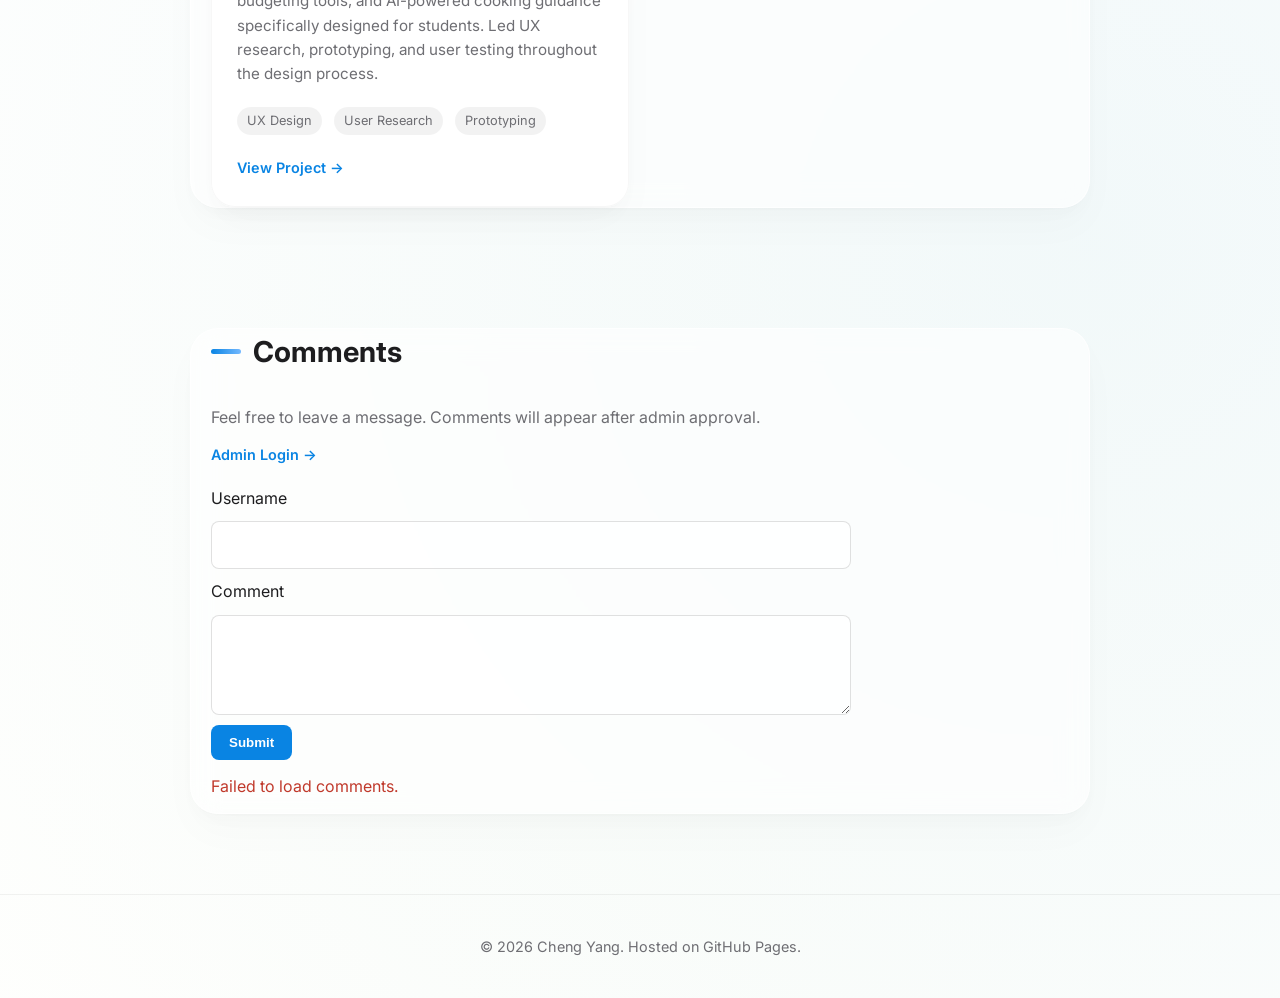
==== commit 6174b42d: "add style" ====
--- a/index.html
+++ b/index.html
@@ -9,9 +9,10 @@
     <link href="https://fonts.googleapis.com/css2?family=Inter:wght@400;600;700&display=swap" rel="stylesheet">
 </head>
 <body>
+    <div class="framer-bg-container" aria-hidden="true"></div>
 
     <header class="hero">
-        <div class="container">
+        <div class="container framer-glass-panel">
             <img src="img/image.png" alt="Profile Picture" class="avatar">
             <h1>Hi, I'm <span class="highlight">Cheng Yang</span> </h1>
             <p class="bio">
@@ -28,7 +29,7 @@
     </header>
 
     <section class="education">
-        <div class="container">
+        <div class="container framer-glass-panel">
             <h2>Education</h2>
             <div class="education-item">
                 <div class="edu-header">
@@ -54,7 +55,7 @@
     </section>
 
     <section class="experience">
-        <div class="container">
+        <div class="container framer-glass-panel">
             <h2>Internship & Research Experience</h2>
             
             <div class="experience-item">
@@ -97,11 +98,11 @@
     </section>
 
     <section class="projects">
-        <div class="container">
+        <div class="container framer-glass-panel">
             <h2>Selected Projects</h2>
             <div class="project-grid">
                 
-                <div class="project-card">
+                <div class="project-card framer-card">
                     <div class="card-content">
                         <h3>Social Media Web Application</h3>
                         <p>Engineered a full-stack Instagram-like web application implementing core features including user authentication, photo uploads, and follow/like functionality. Developed dynamic client-side pages using Flask templating and JavaScript.</p>
@@ -117,7 +118,7 @@
                     </div>
                 </div>
 
-                <div class="project-card">
+                <div class="project-card framer-card">
                     <div class="card-content">
                         <h3>Immersive VR Mini-Golf Simulation</h3>
                         <p>Designed and developed an immersive VR golf game for the Meta Quest platform, focusing on physical based interactions. Implemented multiple views and environment navigation for players.</p>
@@ -132,7 +133,7 @@
                     </div>
                 </div>
 
-                <div class="project-card">
+                <div class="project-card framer-card">
                     <div class="card-content">
                         <h3>Occupied Grid Map Generator</h3>
                         <p>Generated semantic map from LiDAR point cloud data using Rellis-3D dataset. Implemented semantic segmentation based on SegFormer for computer vision applications.</p>
@@ -146,7 +147,7 @@
                         <a href="https://docs.google.com/presentation/d/1FMSWFL8jzmyuXwc9nLog_Xr46szzyhSs/edit?slide=id.p1#slide=id.p1" class="btn-link">View Demo &rarr;</a>
                     </div>
                 </div>
-                <div class="project-card">
+                <div class="project-card framer-card">
                     <div class="card-content">
                         <h3>Methane Emission Flux Calculation with IME Method</h3>
                         <p>Developed an atmospheric methane flux inversion system using the Integrated Mass Enhancement (IME) method. Integrated ERA5 reanalysis data (pressure, temperature, 10m wind components) to quantify methane emissions from regional sources. Implemented spatial interpolation techniques and uncertainty quantification based on wind speed variability and plume detection errors.</p>
@@ -162,7 +163,7 @@
                     </div>
                 </div>
 
-                <div class="project-card">
+                <div class="project-card framer-card">
                     <div class="card-content">
                         <h3>Grab N Cook - Student Cooking Platform</h3>
                         <p>Designed a comprehensive app prototype for college students. Features include shopping assistance based on transportation access, easy budgeting tools, and AI-powered cooking guidance specifically designed for students. Led UX research, prototyping, and user testing throughout the design process.</p>
@@ -182,7 +183,7 @@
     </section>
 
     <section class="comments-section">
-        <div class="container">
+        <div class="container framer-glass-panel">
             <h2>Comments</h2>
             <p class="comments-intro">Feel free to leave a message. Comments will appear after admin approval.</p>
             <p><a class="btn-link" href="admin.html">Admin Login &rarr;</a></p>
@@ -207,7 +208,44 @@
             <p>&copy; 2026 Cheng Yang. Hosted on GitHub Pages.</p>
         </div>
     </footer>
-
+    <div class="custom-cursor" id="cursor"></div>
+
+    <script>
+    const cursor = document.getElementById('cursor');
+    
+    document.addEventListener('mousemove', (e) => {
+        cursor.style.transform = `translate3d(${e.clientX}px, ${e.clientY}px, 0) translate(-50%, -50%)`;
+    });
+
+
+    const interactiveElements = document.querySelectorAll('a, button, .framer-card');
+    const textElements = document.querySelectorAll('p, h1, h2, h3, h4, h5, h6, span, li, label, input, textarea');
+
+    interactiveElements.forEach((el) => {
+        el.addEventListener('mouseenter', () => {
+        cursor.classList.remove('framer-text');
+        cursor.classList.add('framer-active');
+        });
+        el.addEventListener('mouseleave', () => {
+        cursor.classList.remove('framer-active');
+        });
+    });
+
+    textElements.forEach((el) => {
+        el.addEventListener('mouseenter', () => {
+        if (el.closest('a, button, .framer-card')) return;
+        cursor.classList.remove('framer-active');
+        cursor.classList.add('framer-text');
+        });
+        el.addEventListener('mouseleave', () => {
+        cursor.classList.remove('framer-text');
+        });
+    });
+
+    document.addEventListener('mouseleave', () => {
+        cursor.classList.remove('framer-active', 'framer-text');
+    });
+    </script>
     <script src="comments.js"></script>
 </body>
 </html>
--- a/style.css
+++ b/style.css
@@ -1,12 +1,24 @@
 /* --- 1. Variables & Reset --- */
 :root {
-    --bg-color: #f8f9fa;        /* Light background */
-    --card-bg: #ffffff;         /* Card background */
-    --text-main: #2d3436;       /* Main text color */
-    --text-secondary: #636e72;  /* Secondary text color */
-    --accent-color: #0984e3;    /* Main Accent (Links/Buttons) */
-    --accent-hover: #74b9ff;    /* Hover State */
-    --shadow: 0 4px 20px rgba(0, 0, 0, 0.05);
+    --bg-color: #ffffff;
+    --bg-subtle: #fbfbfb;
+    --card-bg: rgba(255, 255, 255, 0.7);
+    --text-main: #1d1d1f;
+    --text-secondary: #6e6e73;
+    --accent-color: #0984e3;
+    --accent-hover: #74b9ff;
+
+    --glow-1: rgba(255, 182, 193, 0.35);
+    --glow-2: rgba(173, 216, 230, 0.32);
+    --glow-3: rgba(255, 255, 224, 0.24);
+
+    --font-main: 'Inter', -apple-system, BlinkMacSystemFont, 'Segoe UI', Roboto, sans-serif;
+    --spring-easing: cubic-bezier(0.3, 1.5, 0.5, 1);
+    --shadow:
+        0 2px 4px rgba(0, 0, 0, 0.01),
+        0 4px 8px rgba(0, 0, 0, 0.01),
+        0 10px 20px rgba(0, 0, 0, 0.02),
+        0 20px 40px rgba(0, 0, 0, 0.02);
 }
 
 /* Dark Mode Support */
@@ -28,10 +40,98 @@
 }
 
 body {
-    font-family: 'Inter', -apple-system, BlinkMacSystemFont, "Segoe UI", Roboto, sans-serif;
+    font-family: var(--font-main);
     background-color: var(--bg-color);
     color: var(--text-main);
     line-height: 1.6;
+    -webkit-font-smoothing: antialiased;
+    overflow-x: hidden;
+    background-image:
+        radial-gradient(circle at 15% 15%, rgba(255, 182, 193, 0.14), transparent 36%),
+        radial-gradient(circle at 85% 82%, rgba(173, 216, 230, 0.16), transparent 40%),
+        radial-gradient(circle at 50% 95%, rgba(255, 255, 224, 0.12), transparent 34%);
+}
+
+body > *:not(.framer-bg-container):not(.custom-cursor) {
+    position: relative;
+    z-index: 1;
+}
+
+.framer-bg-container {
+    position: fixed;
+    inset: 0;
+    z-index: 0;
+    overflow: hidden;
+    pointer-events: none;
+    background-color: var(--bg-color);
+}
+
+.framer-bg-container::before,
+.framer-bg-container::after {
+    content: '';
+    position: absolute;
+    border-radius: 50%;
+    filter: blur(85px);
+    opacity: 1;
+    animation: floatGlow 20s infinite alternate linear;
+}
+
+.framer-bg-container::before {
+    width: 68vw;
+    height: 68vw;
+    background: radial-gradient(circle, var(--glow-1) 0%, rgba(255, 255, 255, 0) 70%);
+    top: -10vw;
+    left: -10vw;
+}
+
+.framer-bg-container::after {
+    width: 58vw;
+    height: 58vw;
+    background: radial-gradient(circle, var(--glow-2) 0%, rgba(255, 255, 255, 0) 70%);
+    bottom: -5vw;
+    right: -5vw;
+    animation-delay: -5s;
+}
+
+.framer-glass-panel {
+    background: rgba(255, 255, 255, 0.58);
+    border: 1px solid rgba(255, 255, 255, 0.65);
+    border-radius: 28px;
+    backdrop-filter: blur(14px);
+    box-shadow: var(--shadow);
+    padding: 28px;
+}
+
+.framer-card {
+    background: var(--card-bg);
+    border: 1px solid rgba(0, 0, 0, 0.03);
+    border-radius: 24px;
+    backdrop-filter: blur(10px);
+    box-shadow: var(--shadow);
+    transition: transform 0.4s var(--spring-easing), box-shadow 0.4s var(--spring-easing);
+}
+
+.framer-card:hover {
+    transform: translateY(-6px) scale(1.02);
+    box-shadow:
+        0 4px 8px rgba(0, 0, 0, 0.02),
+        0 8px 16px rgba(0, 0, 0, 0.02),
+        0 18px 36px rgba(0, 0, 0, 0.03),
+        0 30px 60px rgba(0, 0, 0, 0.03);
+}
+
+.framer-card:active {
+    transform: translateY(-2px) scale(0.98);
+    transition: transform 0.1s ease;
+}
+
+@keyframes floatGlow {
+    0% {
+        transform: translate(0, 0) scale(1);
+    }
+    100% {
+        transform: translate(5vw, 5vw) scale(1.1);
+    }
 }
 
 .container {
@@ -95,8 +195,23 @@
 .projects h2, .education h2, .honors h2, .experience h2, .comments-section h2 {
     margin-bottom: 30px;
     font-size: 1.8rem;
-    border-left: 5px solid var(--accent-color);
-    padding-left: 15px;
+    padding-left: 0;
+    display: flex;
+    align-items: center;
+    gap: 12px;
+}
+
+.projects h2::before,
+.education h2::before,
+.honors h2::before,
+.experience h2::before,
+.comments-section h2::before {
+    content: '';
+    width: 30px;
+    height: 5px;
+    border-radius: 999px;
+    background: linear-gradient(90deg, var(--accent-color), var(--accent-hover));
+    flex: 0 0 auto;
 }
 
 /* Education Section */
@@ -215,30 +330,29 @@
 .projects h2 {
     margin-bottom: 30px;
     font-size: 1.8rem;
-    border-left: 5px solid var(--accent-color);
-    padding-left: 15px;
+    padding-left: 0;
 }
 
 /* Responsive Grid */
 .project-grid {
     display: grid;
-    grid-template-columns: repeat(auto-fit, minmax(280px, 1fr));
-    gap: 25px;
+    grid-template-columns: repeat(2, minmax(0, 1fr));
+    gap: 22px;
+    align-items: stretch;
+}
+
+@media (max-width: 860px) {
+    .project-grid {
+        grid-template-columns: 1fr;
+    }
 }
 
 .project-card {
-    background: var(--card-bg);
-    border-radius: 12px;
     padding: 25px;
-    box-shadow: var(--shadow);
-    transition: transform 0.3s ease;
     display: flex;
     flex-direction: column;
     justify-content: space-between;
-}
-
-.project-card:hover {
-    transform: translateY(-5px);
+    min-height: 100%;
 }
 
 .project-card h3 {
@@ -338,11 +452,17 @@
 
 .comment-list li {
     background: var(--card-bg);
-    border: 1px solid rgba(0, 0, 0, 0.08);
-    border-radius: 10px;
+    border: 1px solid rgba(0, 0, 0, 0.03);
+    border-radius: 16px;
     padding: 14px;
     margin-bottom: 12px;
+    backdrop-filter: blur(10px);
     box-shadow: var(--shadow);
+    transition: transform 0.4s var(--spring-easing), box-shadow 0.4s var(--spring-easing);
+}
+
+.comment-list li:hover {
+    transform: translateY(-3px);
 }
 
 .comment-meta {
@@ -369,8 +489,10 @@
 
 .admin-panel {
     background: var(--card-bg);
-    border-radius: 12px;
+    border: 1px solid rgba(0, 0, 0, 0.06);
+    border-radius: 16px;
     box-shadow: var(--shadow);
+    backdrop-filter: blur(8px);
     padding: 24px;
 }
 
@@ -437,10 +559,13 @@
 }
 
 .admin-list li {
-    border: 1px solid rgba(0, 0, 0, 0.08);
-    border-radius: 10px;
+    background: var(--card-bg);
+    border: 1px solid rgba(0, 0, 0, 0.03);
+    border-radius: 14px;
     padding: 12px;
     margin-bottom: 10px;
+    backdrop-filter: blur(10px);
+    box-shadow: var(--shadow);
 }
 
 .admin-actions {
@@ -477,4 +602,45 @@
     color: var(--text-secondary);
     font-size: 0.9rem;
     border-top: 1px solid rgba(0,0,0,0.05);
+}
+
+
+
+/*cursor*/
+/* gloabl hidden */
+body, a, button, .framer-card, p, h1, h2, h3, h4, h5, h6, span, li, label, input, textarea {
+  cursor: none !important;
+}
+
+.custom-cursor {
+  position: fixed;
+  top: 0;
+  left: 0;
+  width: 12px;
+  height: 12px;
+  background-color: rgba(29, 29, 31, 0.8);
+  border-radius: 50%;
+  pointer-events: none;
+  z-index: 9999;
+  transition: width 0.3s var(--spring-easing),
+              height 0.3s var(--spring-easing),
+              background-color 0.3s ease,
+              border-radius 0.3s var(--spring-easing), 
+              transform 0.05s linear;
+  transform: translate(-50%, -50%);
+}
+
+.custom-cursor.framer-active {
+  width: 40px; 
+  height: 40px;
+  background-color: rgba(29, 29, 31, 0.1); 
+  border: 1px solid rgba(29, 29, 31, 0.3);
+}
+
+.custom-cursor.framer-text {
+  width: 2px; 
+  height: 24px;
+  background-color: rgba(29, 29, 31, 0.5); 
+  border-radius: 2px; 
+  border: none;
 }
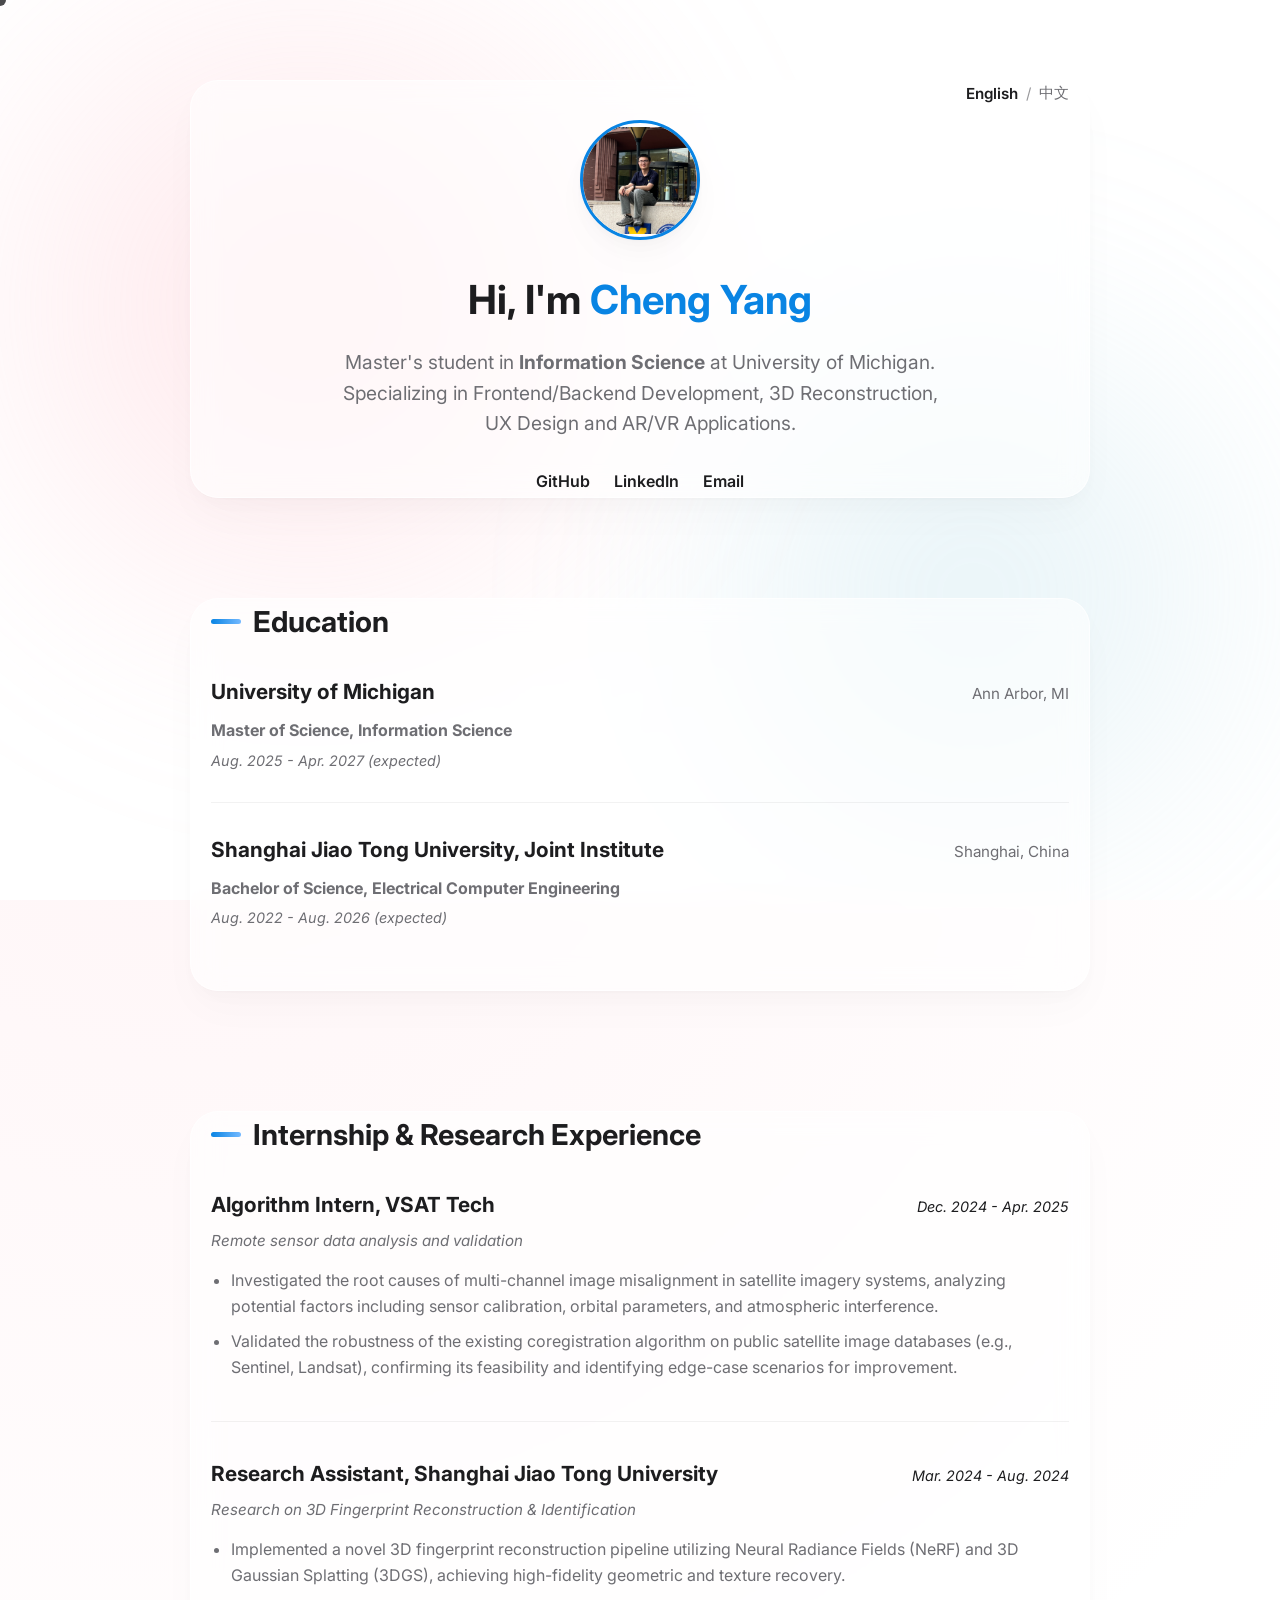
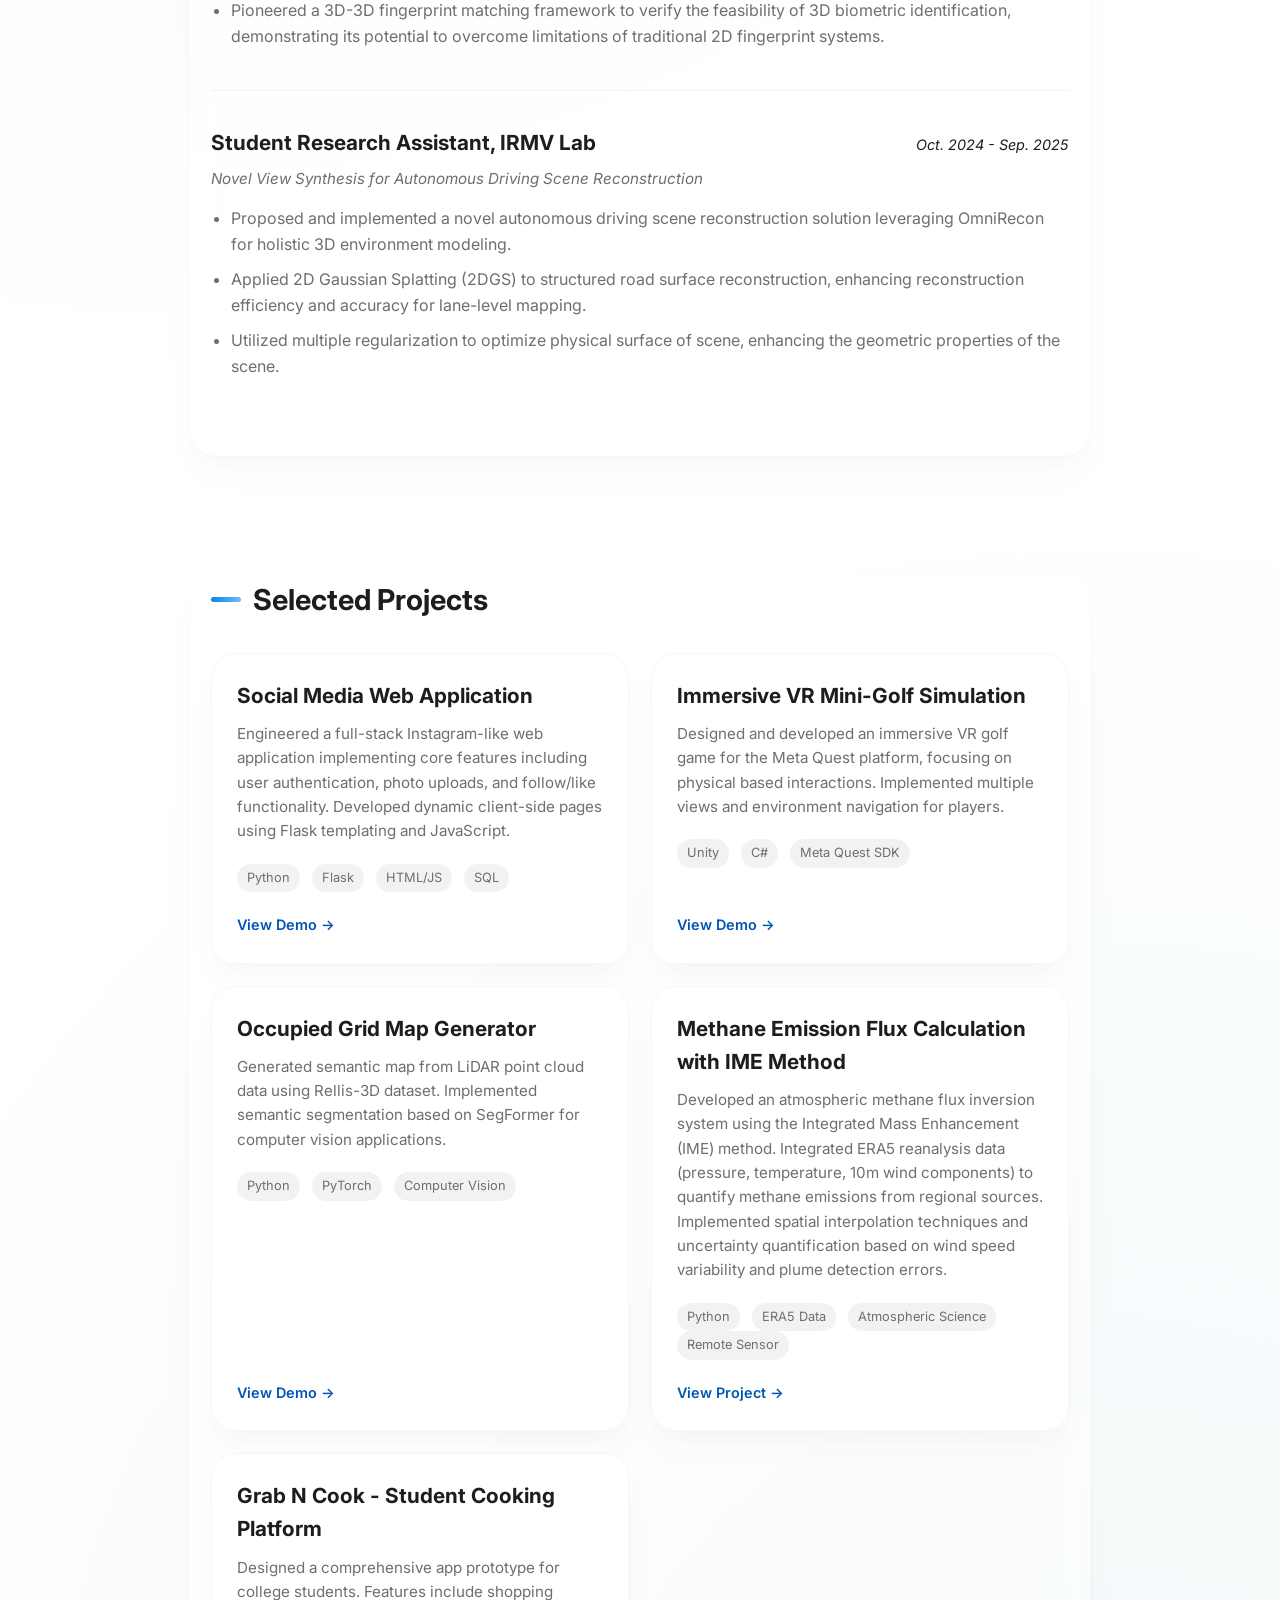
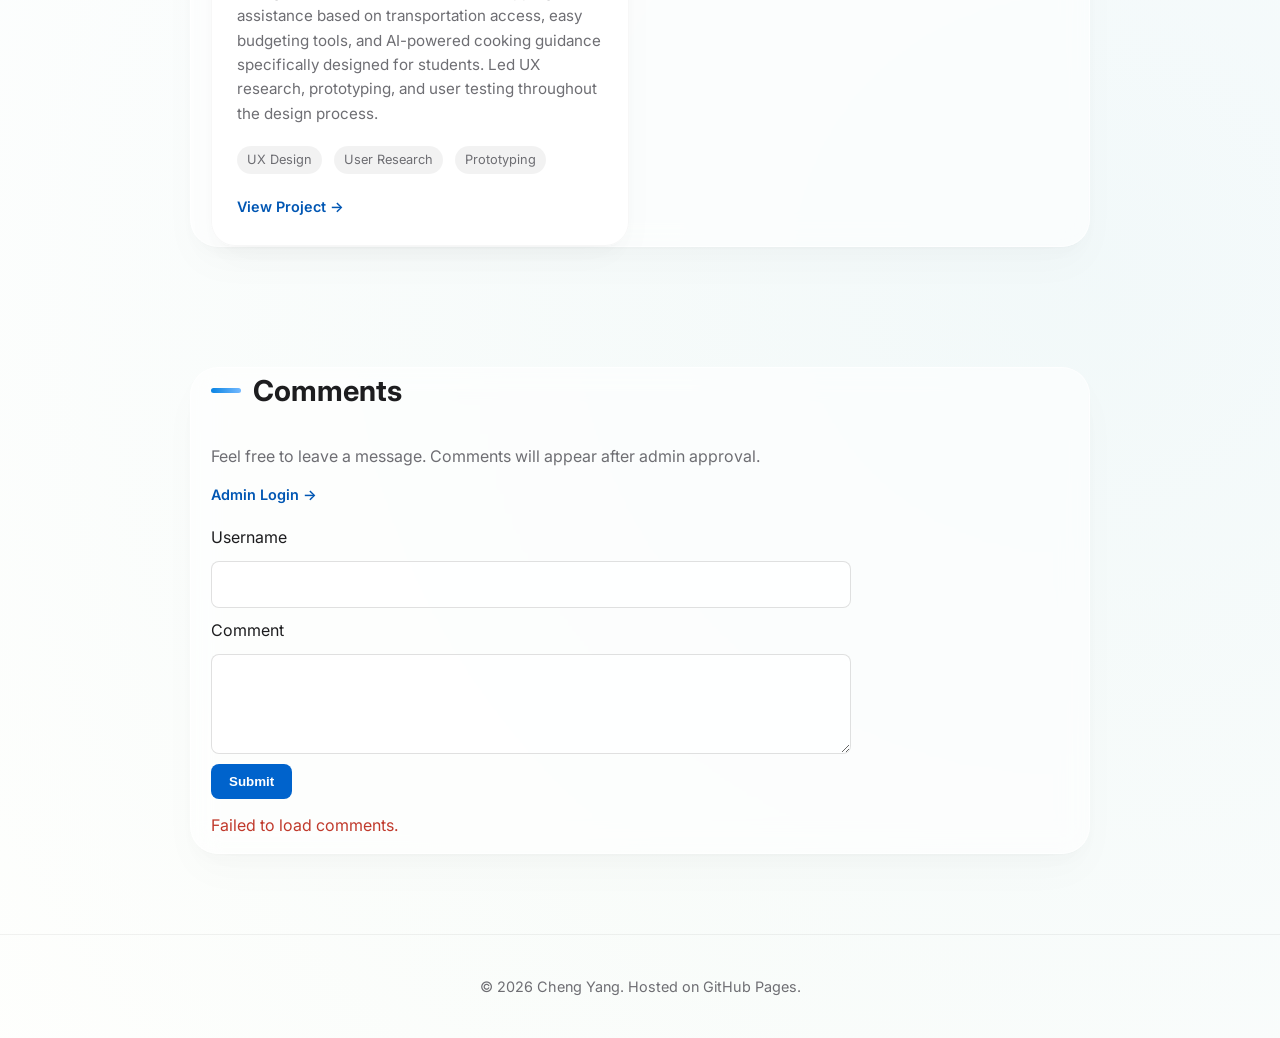
==== commit 58577b9c: "fix accessibility" ====
--- a/index.html
+++ b/index.html
@@ -13,6 +13,11 @@
 
     <header class="hero">
         <div class="container framer-glass-panel">
+            <nav class="lang-switch" aria-label="Language switch">
+                <span class="active">English</span>
+                <span class="divider">/</span>
+                <a href="index_cn.html">中文</a>
+            </nav>
             <img src="img/image.png" alt="Profile Picture" class="avatar">
             <h1>Hi, I'm <span class="highlight">Cheng Yang</span> </h1>
             <p class="bio">
@@ -28,6 +33,7 @@
         </div>
     </header>
 
+    <main id="main-content">
     <section class="education">
         <div class="container framer-glass-panel">
             <h2>Education</h2>
@@ -202,6 +208,7 @@
             <ul id="commentList" class="comment-list"></ul>
         </div>
     </section>
+    </main>
 
     <footer>
         <div class="container">
--- a/style.css
+++ b/style.css
@@ -7,6 +7,11 @@
     --text-secondary: #6e6e73;
     --accent-color: #0984e3;
     --accent-hover: #74b9ff;
+    --link-color: #0056b3;
+    --link-hover: #004494;
+    --button-bg: #0063cc;
+    --button-bg-hover: #0052a8;
+    --button-text: #ffffff;
 
     --glow-1: rgba(255, 182, 193, 0.35);
     --glow-2: rgba(173, 216, 230, 0.32);
@@ -29,6 +34,11 @@
         --text-main: #f1f1f1;
         --text-secondary: #a0a0a0;
         --accent-color: #74b9ff;
+        --link-color: #9cc7ff;
+        --link-hover: #b9d8ff;
+        --button-bg: #1d5fbf;
+        --button-bg-hover: #174f9e;
+        --button-text: #ffffff;
         --shadow: 0 4px 20px rgba(0, 0, 0, 0.3);
     }
 }
@@ -148,6 +158,35 @@
     padding: 80px 0 60px;
 }
 
+.lang-switch {
+    display: flex;
+    justify-content: flex-end;
+    align-items: center;
+    gap: 8px;
+    margin-bottom: 14px;
+    font-size: 0.95rem;
+    color: var(--text-secondary);
+}
+
+.lang-switch a {
+    color: var(--text-secondary);
+    border-bottom: 1px solid transparent;
+}
+
+.lang-switch a:hover {
+    color: var(--accent-color);
+    border-bottom-color: var(--accent-color);
+}
+
+.lang-switch .active {
+    color: var(--text-main);
+    font-weight: 600;
+}
+
+.lang-switch .divider {
+    opacity: 0.7;
+}
+
 .avatar {
     width: 120px;
     height: 120px;
@@ -345,6 +384,10 @@
     .project-grid {
         grid-template-columns: 1fr;
     }
+
+    .lang-switch {
+        justify-content: center;
+    }
 }
 
 .project-card {
@@ -387,12 +430,12 @@
 
 .btn-link {
     font-weight: 600;
-    color: var(--accent-color);
+    color: var(--link-color);
     font-size: 0.9rem;
 }
 
 .btn-link:hover {
-    color: var(--accent-hover);
+    color: var(--link-hover);
 }
 
 /* Comments Section */
@@ -429,14 +472,14 @@
     padding: 10px 18px;
     border: none;
     border-radius: 8px;
-    background: var(--accent-color);
-    color: #fff;
+    background: var(--button-bg);
+    color: var(--button-text);
     font-weight: 600;
     cursor: pointer;
 }
 
 .comment-submit:hover {
-    background: var(--accent-hover);
+    background: var(--button-bg-hover);
 }
 
 .comment-status {
@@ -487,6 +530,10 @@
     padding: 50px 0 80px;
 }
 
+.is-hidden {
+    display: none !important;
+}
+
 .admin-panel {
     background: var(--card-bg);
     border: 1px solid rgba(0, 0, 0, 0.06);
@@ -534,11 +581,15 @@
 
 .admin-btn {
     border: none;
-    background: var(--accent-color);
-    color: #fff;
+    background: var(--button-bg);
+    color: var(--button-text);
     padding: 10px 14px;
     cursor: pointer;
     font-weight: 600;
+}
+
+.admin-btn:hover {
+    background: var(--button-bg-hover);
 }
 
 .admin-toolbar {
@@ -578,8 +629,12 @@
     border: none;
     padding: 8px 12px;
     cursor: pointer;
-    background: var(--accent-color);
-    color: #fff;
+    background: var(--button-bg);
+    color: var(--button-text);
+}
+
+.admin-action-btn:hover {
+    background: var(--button-bg-hover);
 }
 
 @media (max-width: 700px) {
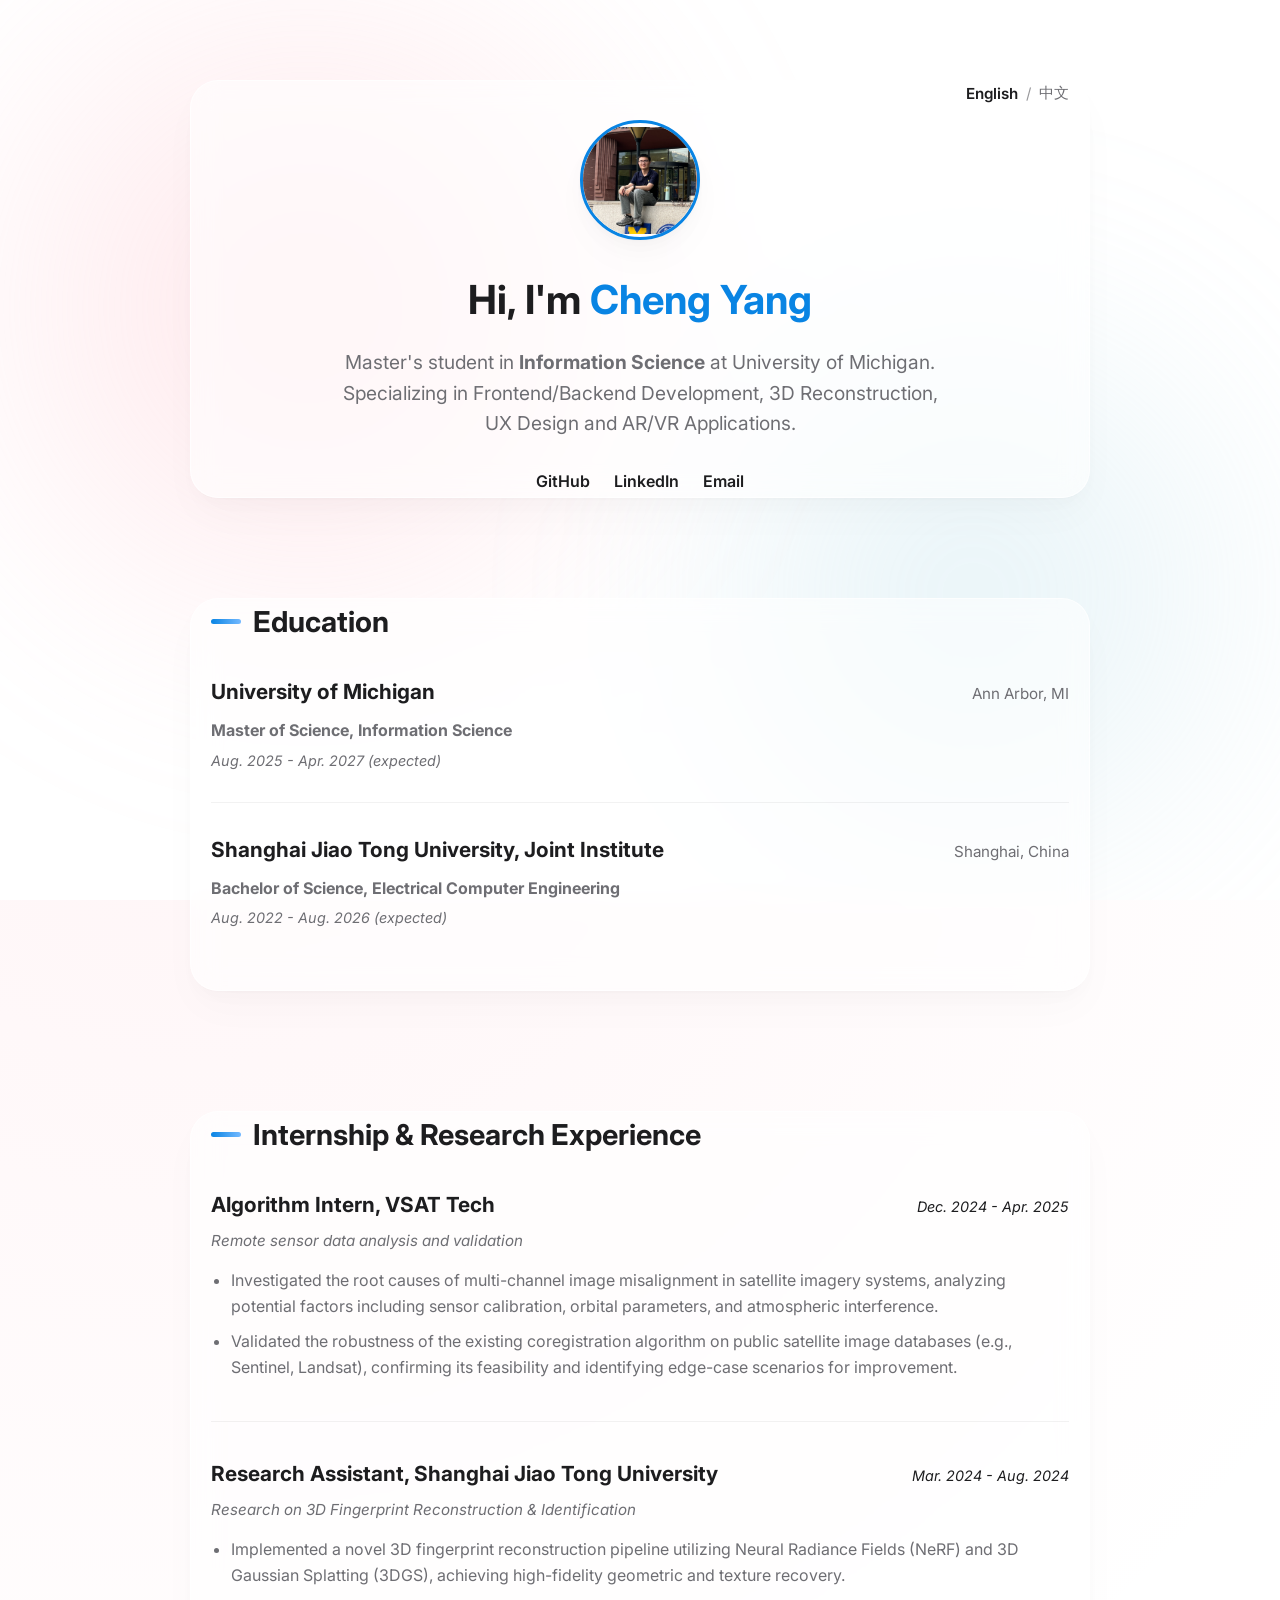
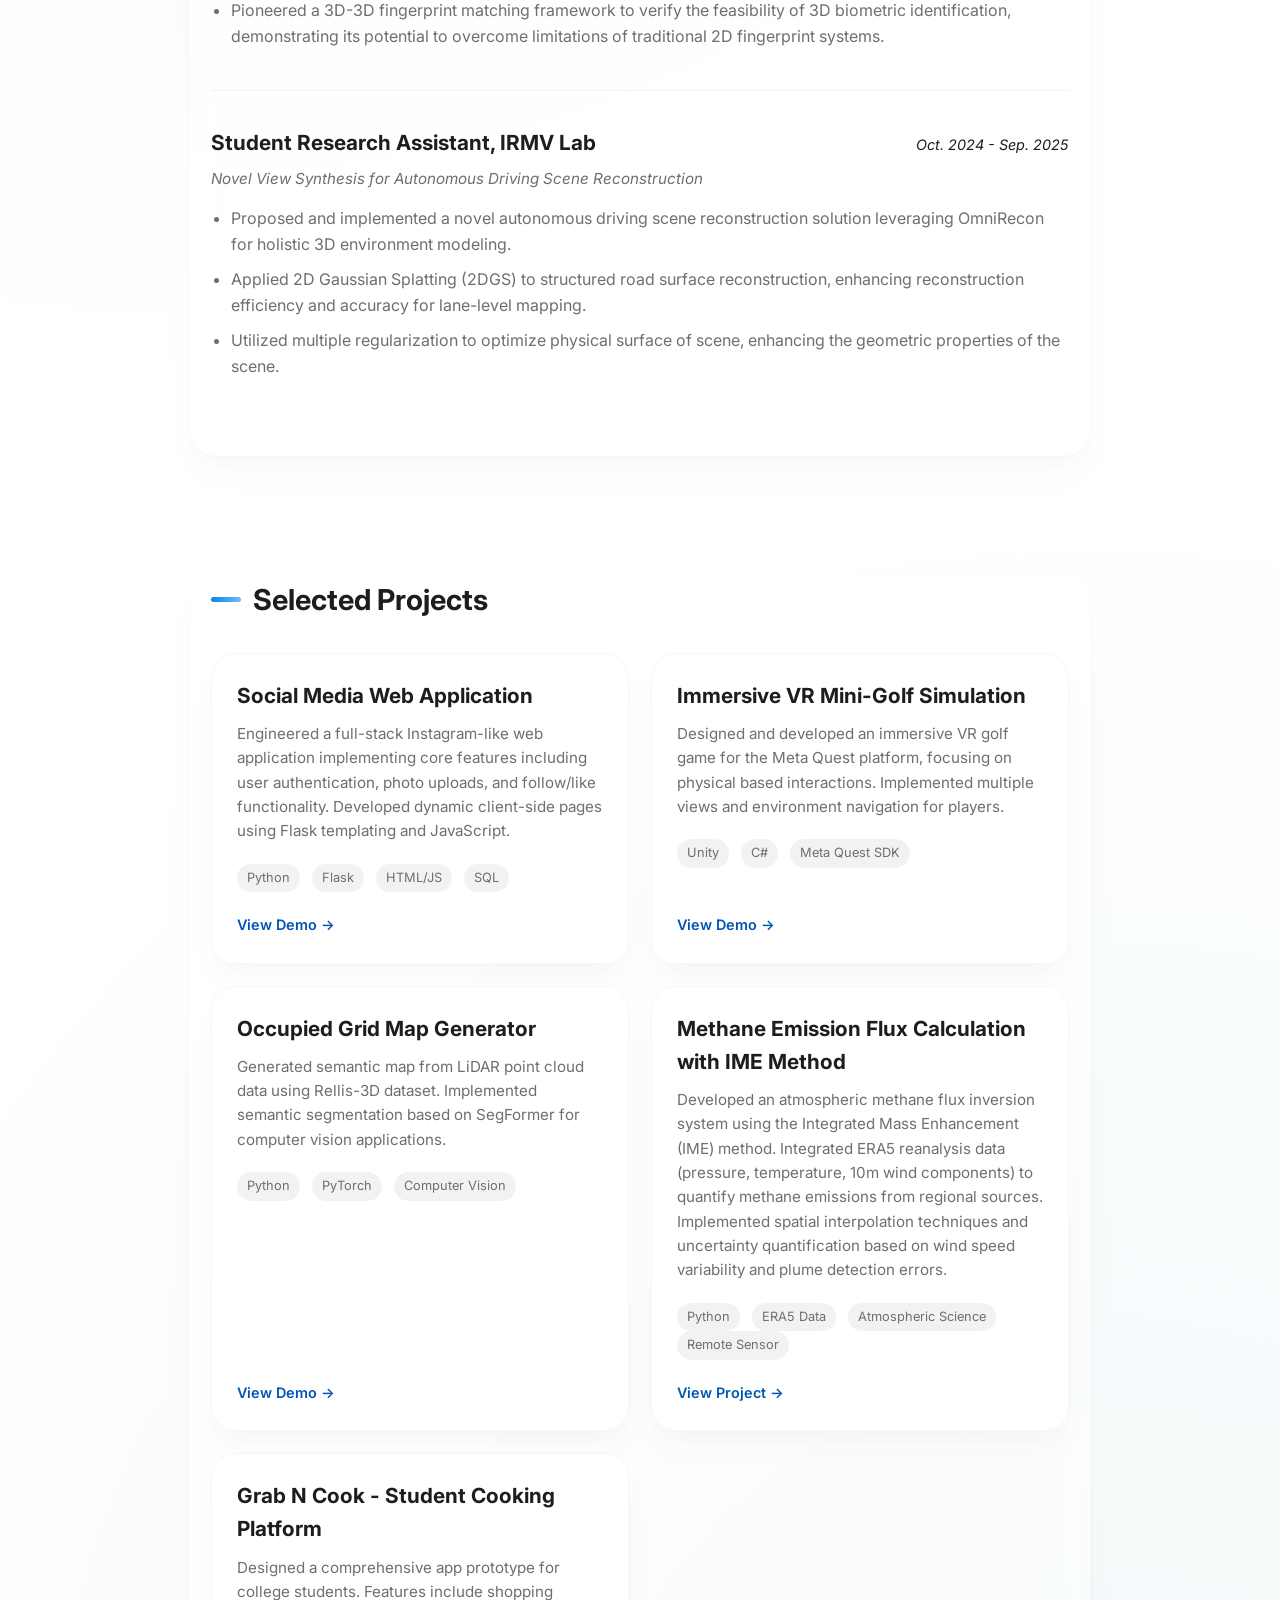
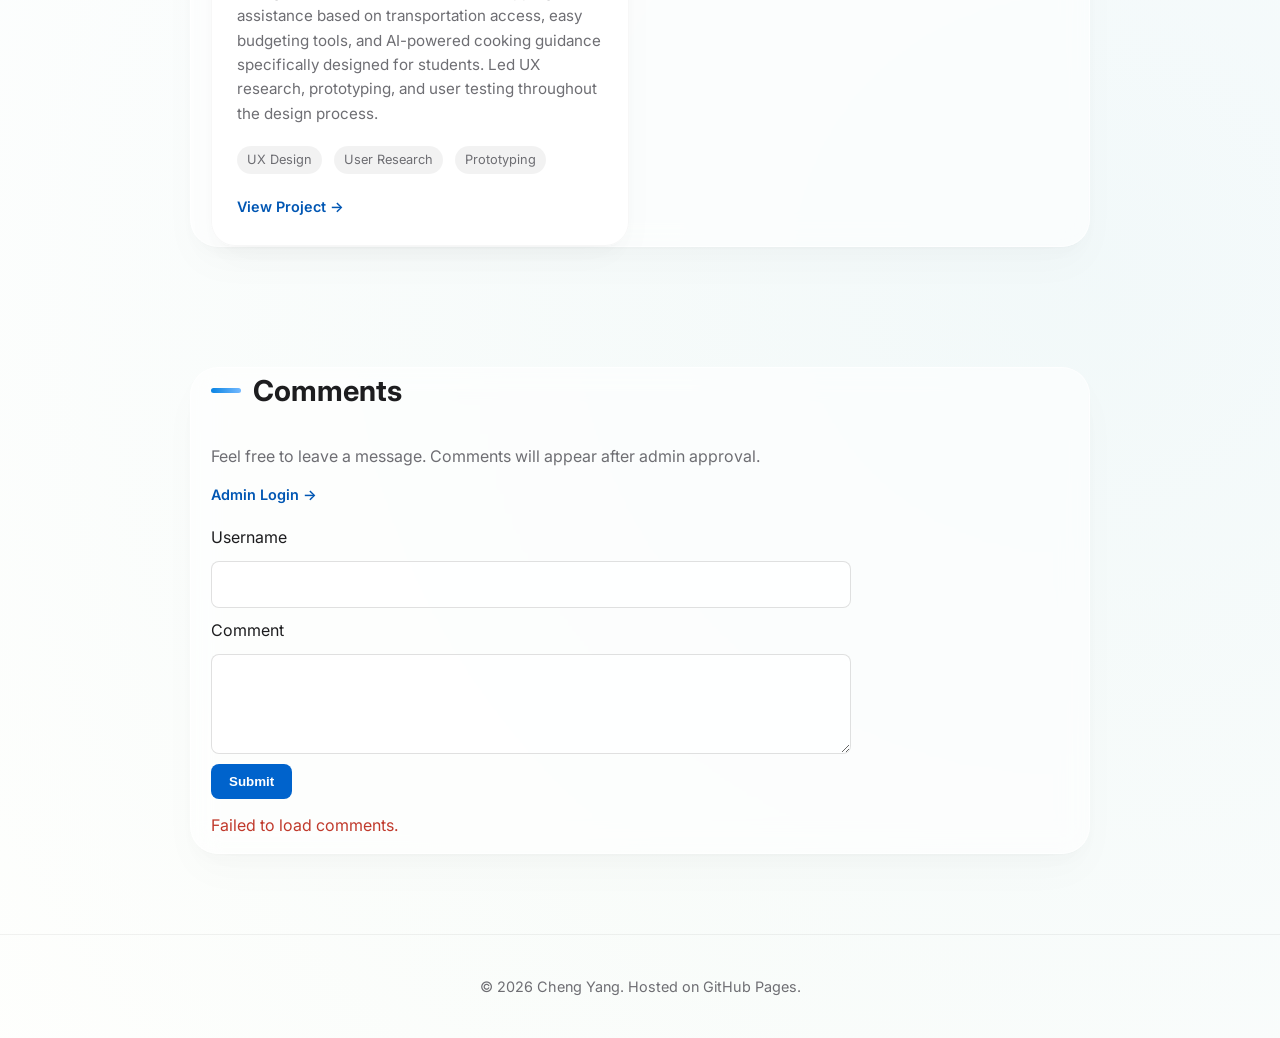
==== commit a3f9d661: "delete dynamic pointer" ====
--- a/index.html
+++ b/index.html
@@ -215,6 +215,7 @@
             <p>&copy; 2026 Cheng Yang. Hosted on GitHub Pages.</p>
         </div>
     </footer>
+    <!-- Dynamic cursor disabled for better UX
     <div class="custom-cursor" id="cursor"></div>
 
     <script>
@@ -253,6 +254,7 @@
         cursor.classList.remove('framer-active', 'framer-text');
     });
     </script>
+    -->
     <script src="comments.js"></script>
 </body>
 </html>
--- a/style.css
+++ b/style.css
@@ -661,41 +661,41 @@
 
 
 
-/*cursor*/
-/* gloabl hidden */
+/* cursor disabled for better UX
 body, a, button, .framer-card, p, h1, h2, h3, h4, h5, h6, span, li, label, input, textarea {
-  cursor: none !important;
+    cursor: none !important;
 }
 
 .custom-cursor {
-  position: fixed;
-  top: 0;
-  left: 0;
-  width: 12px;
-  height: 12px;
-  background-color: rgba(29, 29, 31, 0.8);
-  border-radius: 50%;
-  pointer-events: none;
-  z-index: 9999;
-  transition: width 0.3s var(--spring-easing),
-              height 0.3s var(--spring-easing),
-              background-color 0.3s ease,
-              border-radius 0.3s var(--spring-easing), 
-              transform 0.05s linear;
-  transform: translate(-50%, -50%);
+    position: fixed;
+    top: 0;
+    left: 0;
+    width: 12px;
+    height: 12px;
+    background-color: rgba(29, 29, 31, 0.8);
+    border-radius: 50%;
+    pointer-events: none;
+    z-index: 9999;
+    transition: width 0.3s var(--spring-easing),
+                            height 0.3s var(--spring-easing),
+                            background-color 0.3s ease,
+                            border-radius 0.3s var(--spring-easing), 
+                            transform 0.05s linear;
+    transform: translate(-50%, -50%);
 }
 
 .custom-cursor.framer-active {
-  width: 40px; 
-  height: 40px;
-  background-color: rgba(29, 29, 31, 0.1); 
-  border: 1px solid rgba(29, 29, 31, 0.3);
+    width: 40px; 
+    height: 40px;
+    background-color: rgba(29, 29, 31, 0.1); 
+    border: 1px solid rgba(29, 29, 31, 0.3);
 }
 
 .custom-cursor.framer-text {
-  width: 2px; 
-  height: 24px;
-  background-color: rgba(29, 29, 31, 0.5); 
-  border-radius: 2px; 
-  border: none;
-}+    width: 2px; 
+    height: 24px;
+    background-color: rgba(29, 29, 31, 0.5); 
+    border-radius: 2px; 
+    border: none;
+}
+*/
